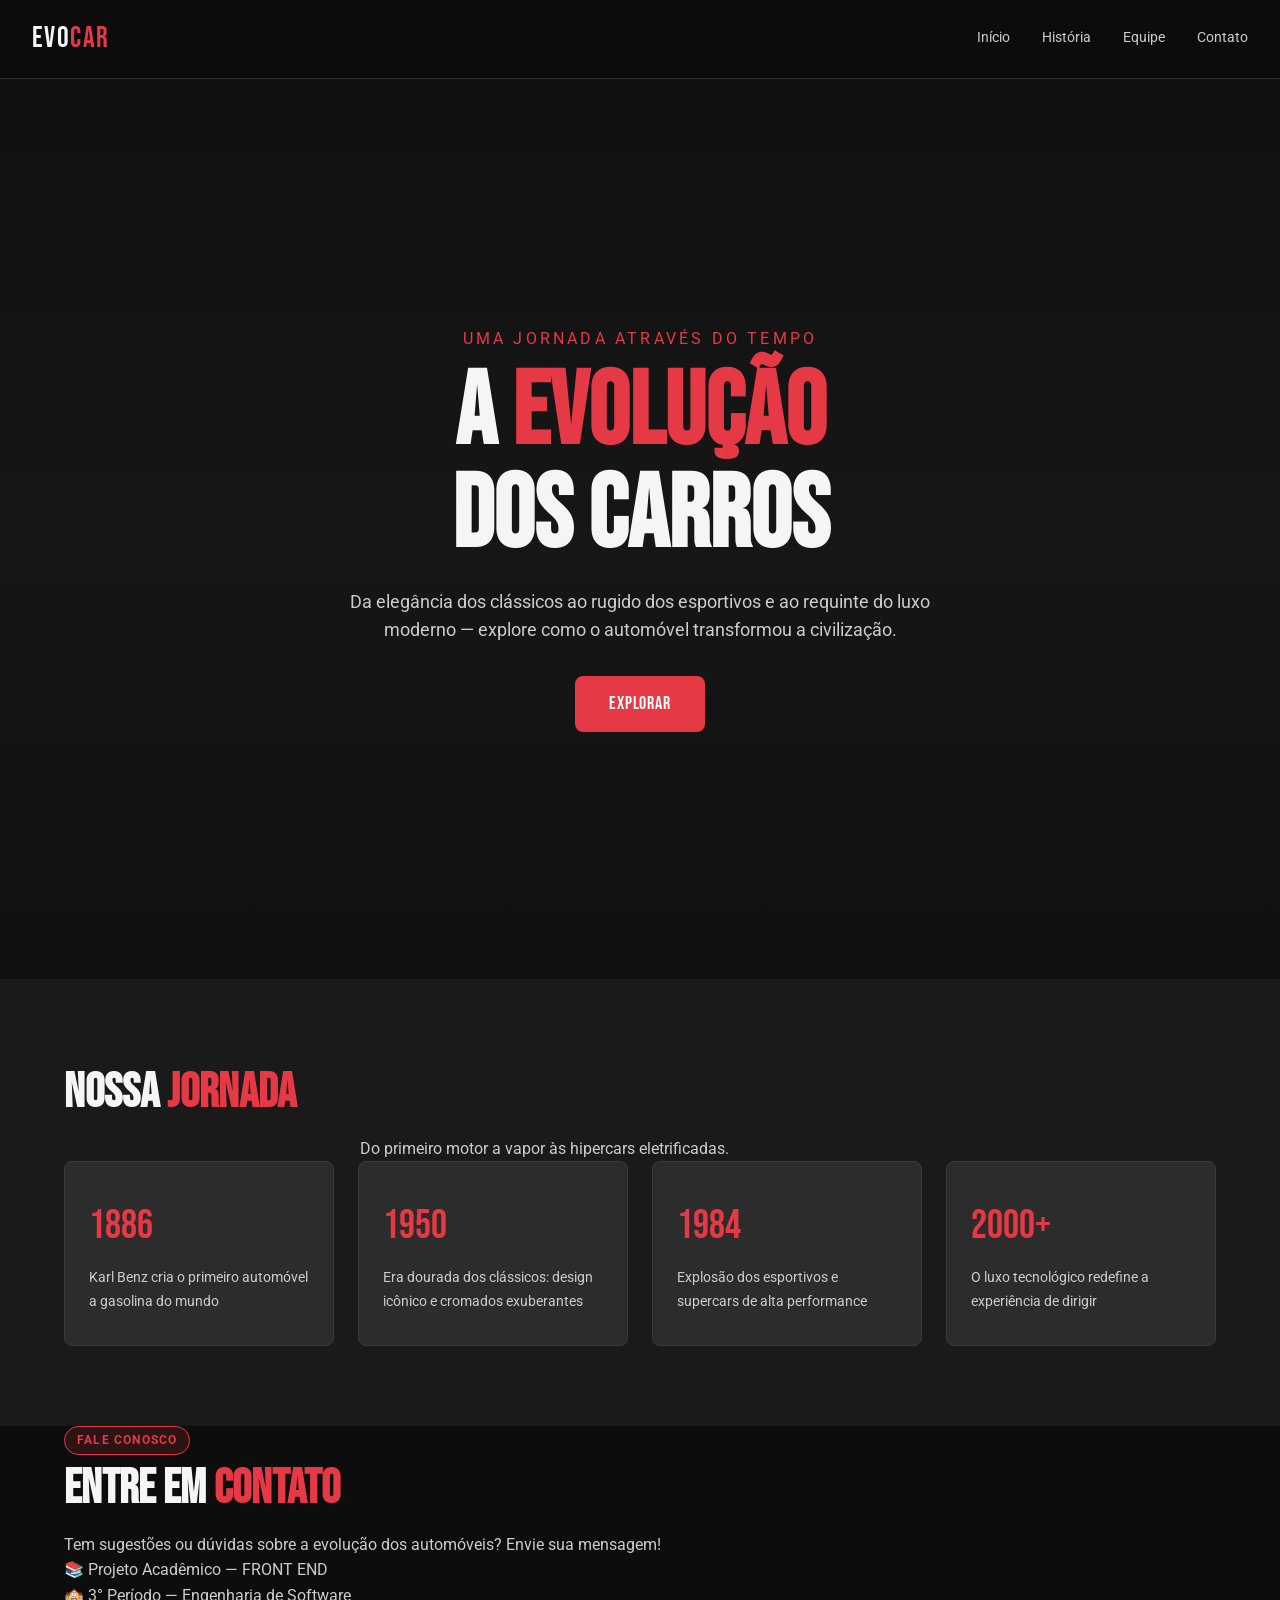
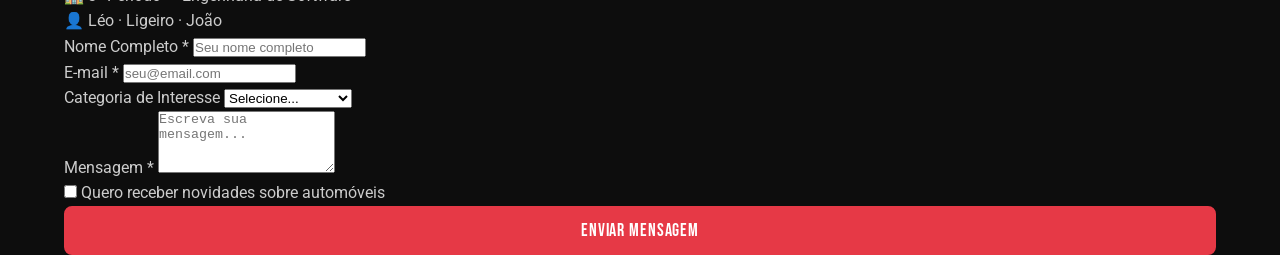
==== index.html @ 45f2290e "Testando inicio do codigo na branch joao" ====
﻿<!DOCTYPE html>
<html lang="pt-br">
<head>
    <meta charset="UTF-8">
    <meta name="viewport" content="width=device-width, initial-scale=1.0">
    <title>EvoCar — A Evolução dos Carros</title>
    <link href="https://fonts.googleapis.com/css2?family=Bebas+Neue&family=Roboto:wght@300;400;700&display=swap" rel="stylesheet">
    <link rel="stylesheet" href="style.css">
</head>
<body>
   <header class="navbar">
        <a href="index.html" class="logo">Evo<span>Car</span></a>
        <nav>
            <a href="#hero">Início</a>
            <a href="#timeline">História</a>
            <a href="#equipe">Equipe</a>
            <a href="#contato">Contato</a>
        </nav>
    </header>

    <section class="hero" id="hero">
        <div class="hero-content">
            <p class="hero-subtitulo">Uma jornada através do tempo</p>
            <h1 class="hero-titulo">A <span>Evolução</span><br>dos Carros</h1>
            <p class="hero-desc">
                Da elegância dos clássicos ao rugido dos esportivos e ao requinte do luxo moderno —
                explore como o automóvel transformou a civilização.
            </p>
            <a href="#equipe" class="btn btn-primary">Explorar</a>
        </div>
    </section>

    


    <section class="timeline" id="timeline">
        <div class="container">
            <h2 class="titulo-secao">Nossa <span>Jornada</span></h2>
            <p class="subtitulo-secao">Do primeiro motor a vapor às hipercars eletrificadas.</p>

            <div class="timeline-grid">
                <div class="timeline-card">
                    <div class="timeline-ano">1886</div>
                    <p>Karl Benz cria o primeiro automóvel a gasolina do mundo</p>
                </div>
                <div class="timeline-card">
                    <div class="timeline-ano">1950</div>
                    <p>Era dourada dos clássicos: design icônico e cromados exuberantes</p>
                </div>
                <div class="timeline-card">
                    <div class="timeline-ano">1984</div>
                    <p>Explosão dos esportivos e supercars de alta performance</p>
                </div>
                <div class="timeline-card">
                    <div class="timeline-ano">2000+</div>
                    <p>O luxo tecnológico redefine a experiência de dirigir</p>
                </div>
            </div>
        </div>
    </section>

    <!--  Luiz faz a parte da equipe / Navegação para páginas individuais -->

   

    <!-- Joao  fasz Formulário de Contato + Footer(rodapé) -->
   <section class="contato" id="contato">
        <div class="container">
            <div class="contato-grid">

                <div class="contato-info">
                    <span class="tag">Fale Conosco</span>
                    <h2 class="titulo-secao">Entre em <span>Contato</span></h2>
                    <p>Tem sugestões ou dúvidas sobre a evolução dos automóveis? Envie sua mensagem!</p>
                    <ul class="contato-lista">
                        <li>📚 Projeto Acadêmico — FRONT END</li>
                        <li>🏫 3° Período — Engenharia de Software</li>
                        <li>👤 Léo · Ligeiro · João</li>
                    </ul>
                </div>

                <form class="form" action="#" method="get">
                    <div class="form-grupo">
                        <label for="nome">Nome Completo *</label>
                        <input type="text" id="nome" name="nome" placeholder="Seu nome completo" required>
                    </div>
                    <div class="form-grupo">
                        <label for="email">E-mail *</label>
                        <input type="email" id="email" name="email" placeholder="seu@email.com" required>
                    </div>
                    <div class="form-grupo">
                        <label for="interesse">Categoria de Interesse</label>
                        <select id="interesse" name="interesse">
                            <option value="">Selecione...</option>
                            <option value="classicos">Carros Clássicos</option>
                            <option value="esportivos">Carros Esportivos</option>
                            <option value="luxo">Carros de Luxo</option>
                        </select>
                    </div>
                    <div class="form-grupo">
                        <label for="mensagem">Mensagem *</label>
                        <textarea id="mensagem" name="mensagem" rows="4" placeholder="Escreva sua mensagem..." required></textarea>
                    </div>
                    <div class="form-grupo form-check">
                        <input type="checkbox" id="newsletter" name="newsletter">
                        <label for="newsletter">Quero receber novidades sobre automóveis</label>
                    </div>
                    <button type="submit" class="btn btn-primary btn-full">Enviar Mensagem</button>
                </form>

            </div>
        </div>
    </section>

</body>
</html>
---- style.css ----
﻿/* ================================================================
 
   ORGANIZAÇÃO:
   1. BASE / COMPARTILHADO  — variáveis, reset, animações, helpers
   2. LÉO                   — navbar, hero, timeline
   3. LIGEIRO               — equipe (index), sobre e galeria (páginas)
   4. JOÃO                  — contato, formulário, footer
   5. RESPONSIVIDADE
   ================================================================ */

:root {
    --vermelho:     #e63946;
    --dourado:      #d4af37;
    --preto:        #0d0d0d;
    --cinza-escuro: #1a1a1a;
    --cinza-medio:  #2c2c2c;
    --cinza-claro:  #3a3a3a;
    --branco:       #f5f5f5;
    --texto:        #cccccc;

    --fonte-titulo: 'Bebas Neue', cursive;
    --fonte-corpo:  'Roboto', sans-serif;

    --raio:         8px;
    --sombra:       0 4px 20px rgba(0,0,0,.5);
    --transicao:    0.3s ease;
}


*, *::before, *::after {
    margin: 0;
    padding: 0;
    box-sizing: border-box;
}

html { scroll-behavior: smooth; }

body {
    font-family: var(--fonte-corpo);
    background: var(--preto);
    color: var(--texto);
    line-height: 1.6;
}

a {
    color: inherit;
    text-decoration: none;
}

ul { list-style: none; }

img {
    width: 100%;
    height: 100%;
    object-fit: cover;
    display: block;
}

/* ANIMAÇÕES (4 obrigatórias) */

/* Animação #1 */
@keyframes fadeDown {
    from { opacity: 0; transform: translateY(-40px); }
    to   { opacity: 1; transform: translateY(0); }
}

/* Animação #2 */
@keyframes fadeUp {
    from { opacity: 0; transform: translateY(40px); }
    to   { opacity: 1; transform: translateY(0); }
}

/* Animação #3 */
@keyframes zoomCard {
    from { transform: scale(1); }
    to   { transform: scale(1.08); }
}

/* Animação #4 */
@keyframes pulseBorda {
    0%   { box-shadow: 0 0 0 0 rgba(230,57,70,.5); }
    70%  { box-shadow: 0 0 0 10px rgba(230,57,70,0); }
    100% { box-shadow: 0 0 0 0 rgba(230,57,70,0); }
}

.container {
    max-width: 1200px;
    margin: 0 auto;
    padding: 0 24px;
}

.titulo-secao {
    font-family: var(--fonte-titulo);
    font-size: clamp(2rem, 4vw, 3rem);
    line-height: 1.1;
    color: var(--branco);
    margin: 8px 0 16px;
}
.titulo-secao span { color: var(--vermelho); }

.subtitulo-secao {
    color: var(--texto);
    font-size: 1rem;
    max-width: 560px;
    margin: 0 auto;
}

.secao-header {
    text-align: center;
    margin-bottom: 48px;
}

.texto-gold { color: var(--dourado) !important; }

/* Tags */
.tag {
    display: inline-block;
    font-size: .75rem;
    font-weight: 700;
    letter-spacing: .1em;
    text-transform: uppercase;
    padding: 4px 12px;
    border-radius: 99px;
    background: rgba(230,57,70,.15);
    color: var(--vermelho);
    border: 1px solid var(--vermelho);
}
.tag-vermelho {
    background: rgba(230,57,70,.15);
    color: var(--vermelho);
    border-color: var(--vermelho);
}
.tag-gold {
    background: rgba(212,175,55,.15);
    color: var(--dourado);
    border-color: var(--dourado);
}


.btn {
    display: inline-block;
    padding: 12px 32px;
    border-radius: var(--raio);
    font-family: var(--fonte-titulo);
    font-size: 1.1rem;
    letter-spacing: .05em;
    cursor: pointer;
    border: 2px solid transparent;
    transition: transform var(--transicao), background var(--transicao), color var(--transicao);
}
.btn:hover { transform: translateY(-3px); }

.btn-primary {
    background: var(--vermelho);
    color: #fff;
    border-color: var(--vermelho);
}
.btn-primary:hover { background: #c62836; border-color: #c62836; }

.btn-outline {
    background: transparent;
    color: var(--vermelho);
    border-color: var(--vermelho);
}
.btn-outline:hover { background: var(--vermelho); color: #fff; }

.btn-gold {
    background: var(--dourado);
    color: var(--preto);
    border-color: var(--dourado);
}
.btn-gold:hover { background: #b8972e; border-color: #b8972e; }

.btn-full { width: 100%; text-align: center; display: block; }

/*    Seções leo: Navbar, Hero, Timeline (index.html) */

.navbar {
    position: sticky;
    top: 0;
    z-index: 100;
    display: flex;
    align-items: center;
    justify-content: space-between;
    padding: 16px 32px;
    background: rgba(13,13,13,.95);
    backdrop-filter: blur(8px);
    border-bottom: 1px solid var(--cinza-medio);
}

.logo {
    font-family: var(--fonte-titulo);
    font-size: 1.8rem;
    letter-spacing: .05em;
    color: var(--branco);
}
.logo span { color: var(--vermelho); }

.navbar nav {
    display: flex;
    gap: 32px;
}
.navbar nav a {
    font-size: .9rem;
    font-weight: 400;
    color: var(--texto);
    position: relative;
    padding-bottom: 4px;
    transition: color var(--transicao);
}
.navbar nav a::after {
    content: '';
    position: absolute;
    bottom: 0;
    left: 0;
    width: 0;
    height: 2px;
    background: var(--vermelho);
    transition: width var(--transicao);
}
.navbar nav a:hover { color: var(--branco); }
.navbar nav a:hover::after { width: 100%; }


.hero {
    min-height: 100vh;
    display: flex;
    align-items: center;
    justify-content: center;
    text-align: center;
    padding: 80px 24px;
    position: relative;
    background: var(--cinza-escuro);
    overflow: hidden;
}

/* Overlay gradiente */
.hero::before {
    content: '';
    position: absolute;
    inset: 0;
    background: linear-gradient(to bottom, rgba(13,13,13,.7) 0%, rgba(13,13,13,.3) 50%, rgba(13,13,13,.7) 100%);
    pointer-events: none;
}

/* Variantes de cor por página */
.hero-classico  { background: linear-gradient(135deg, #1a1a1a 0%, #2c1810 100%); }
.hero-esportivo { background: linear-gradient(135deg, #1a0000 0%, #2c0a0a 100%); }
.hero-luxo      { background: linear-gradient(135deg, #1a1500 0%, #2c2000 100%); }

.hero-content {
    position: relative;
    z-index: 1;
    max-width: 800px;
}

.hero-subtitulo {
    font-size: 1rem;
    letter-spacing: .2em;
    text-transform: uppercase;
    color: var(--vermelho);
    /* Animação #2 */
    animation: fadeUp .8s ease both;
    animation-delay: .1s;
}

.hero-titulo {
    font-family: var(--fonte-titulo);
    font-size: clamp(3.5rem, 8vw, 7rem);
    line-height: 1;
    color: var(--branco);
    margin: 12px 0 20px;
    /* Animação #1 */
    animation: fadeDown 1s ease both;
    animation-delay: .2s;
}
.hero-titulo span { color: var(--vermelho); }

.hero-desc {
    font-size: 1.1rem;
    color: var(--texto);
    max-width: 580px;
    margin: 0 auto 32px;
    animation: fadeUp .8s ease both;
    animation-delay: .4s;
}

.hero-btns {
    display: flex;
    gap: 16px;
    justify-content: center;
    flex-wrap: wrap;
    animation: fadeUp .8s ease both;
    animation-delay: .5s;
}


.timeline {
    padding: 80px 0;
    background: var(--cinza-escuro);
}

.timeline-grid {
    display: grid;
    grid-template-columns: repeat(4, 1fr);
    gap: 24px;
}

.timeline-card {
    background: var(--cinza-medio);
    border-radius: var(--raio);
    padding: 32px 24px;
    border: 1px solid var(--cinza-claro);
    transition: transform var(--transicao), border-color var(--transicao);
    cursor: default;
}
.timeline-card:hover {
    transform: translateY(-6px);
    border-color: var(--vermelho);
    /* Animação #4 */
    animation: pulseBorda .6s ease;
}

.timeline-ano {
    font-family: var(--fonte-titulo);
    font-size: 2.5rem;
    color: var(--vermelho);
    display: block;
    margin-bottom: 8px;
}
.timeline-card h3 {
    font-family: var(--fonte-titulo);
    font-size: 1.3rem;
    color: var(--branco);
    margin-bottom: 8px;
}
.timeline-card p { font-size: .9rem; }



/*    5. RESPONSIVIDADE */

/* Tablet grande / desktop médio */
@media (max-width: 1024px) {
    .timeline-grid {
        grid-template-columns: repeat(2, 1fr);
    }
    .cards-grid {
        grid-template-columns: repeat(2, 1fr);
    }
}

/* Tablet */
@media (max-width: 768px) {
    .navbar {
        padding: 14px 20px;
    }
    .navbar nav {
        gap: 20px;
    }
    .navbar nav a {
        font-size: .8rem;
    }

    .hero-titulo { font-size: clamp(3rem, 10vw, 5rem); }

    .timeline-grid {
        grid-template-columns: repeat(2, 1fr);
    }

    .equipe-flex {
        flex-direction: column;
        align-items: center;
    }
    .equipe-card {
        max-width: 100%;
        width: 100%;
    }
    .equipe-card-destaque { transform: scale(1); }

    .sobre-flex {
        flex-direction: column;
    }
    .sobre-img { width: 100%; }

    .cards-grid {
        grid-template-columns: 1fr;
    }

    .contato-grid {
        grid-template-columns: 1fr;
    }

    .footer-colunas {
        flex-direction: column;
        gap: 32px;
    }
}

/* Mobile */
@media (max-width: 480px) {
    .navbar {
        flex-direction: column;
        gap: 12px;
        padding: 12px 16px;
    }
    .navbar nav { gap: 16px; }

    .hero { padding: 60px 16px; }
    .hero-titulo { font-size: clamp(2.5rem, 14vw, 4rem); }
    .hero-btns { flex-direction: column; align-items: center; }

    .timeline-grid {
        grid-template-columns: 1fr;
    }

    .contato-grid { gap: 32px; }

    .container { padding: 0 16px; }
}
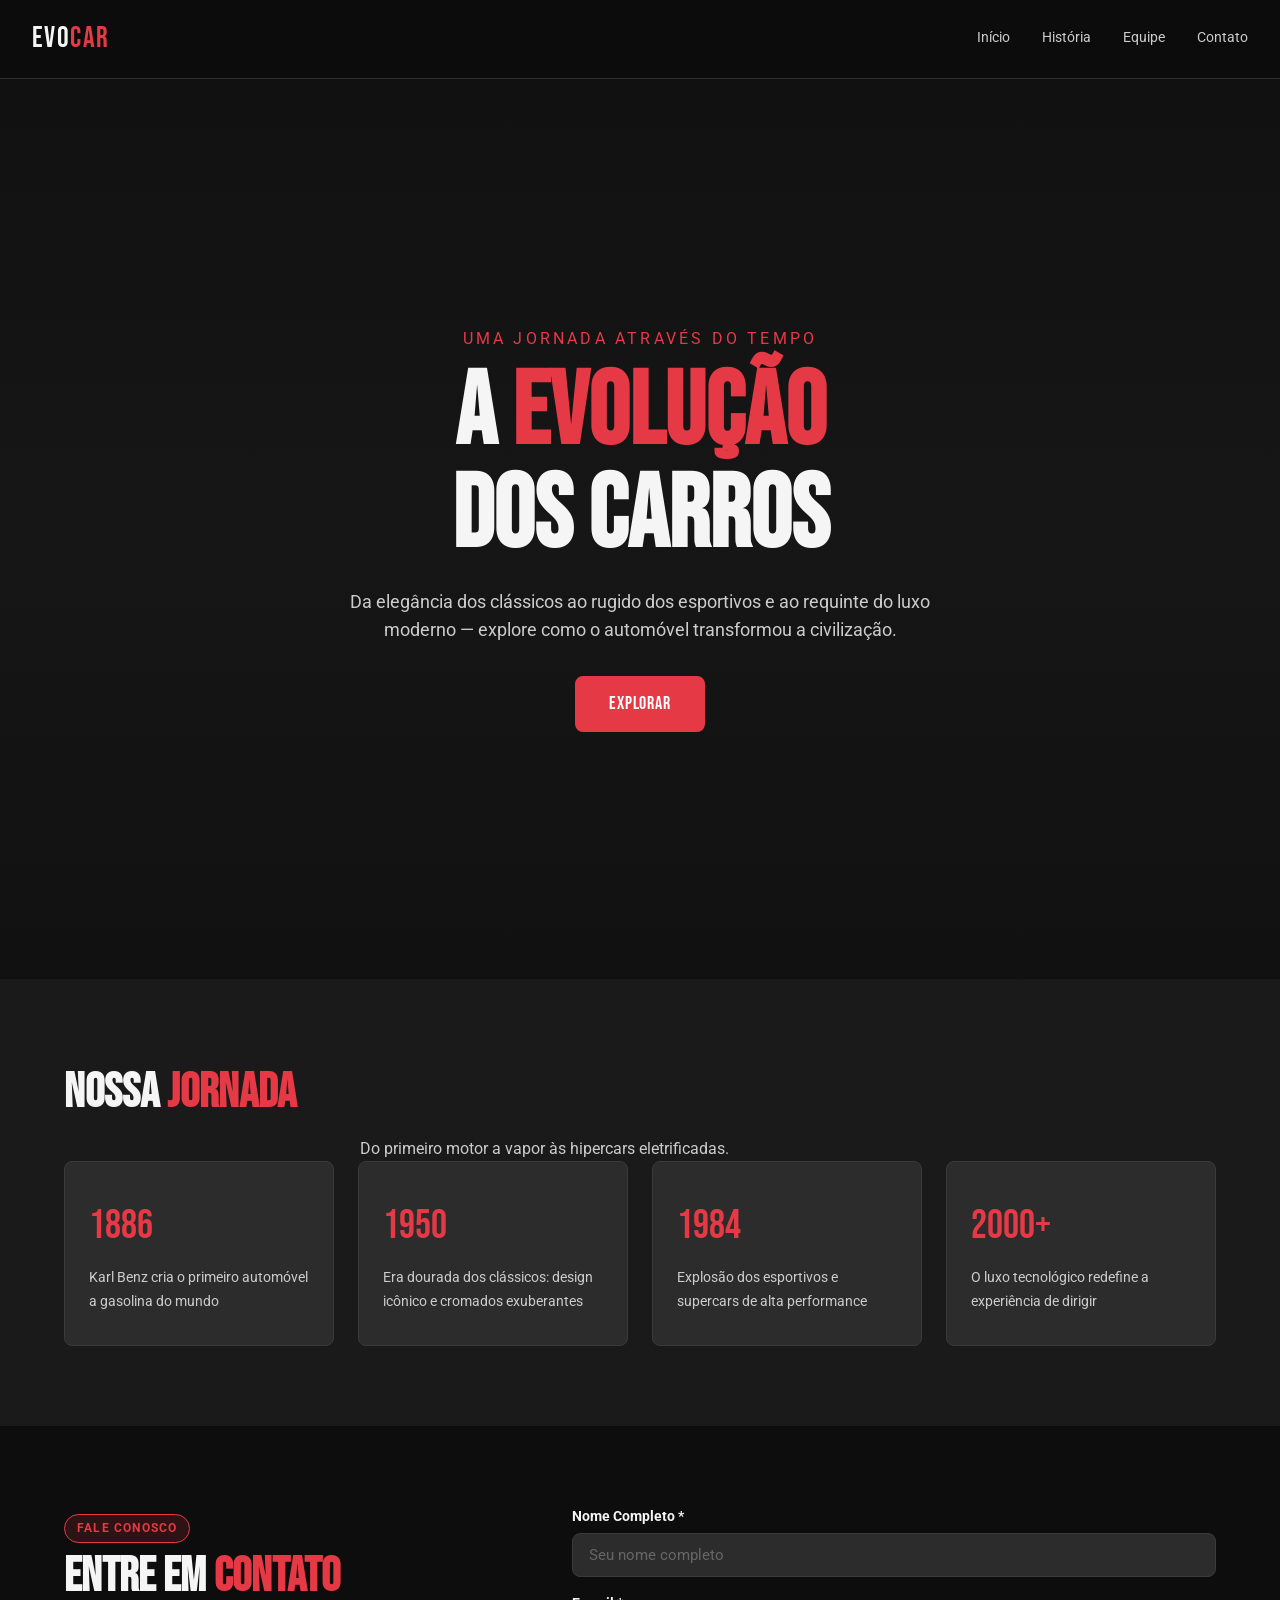
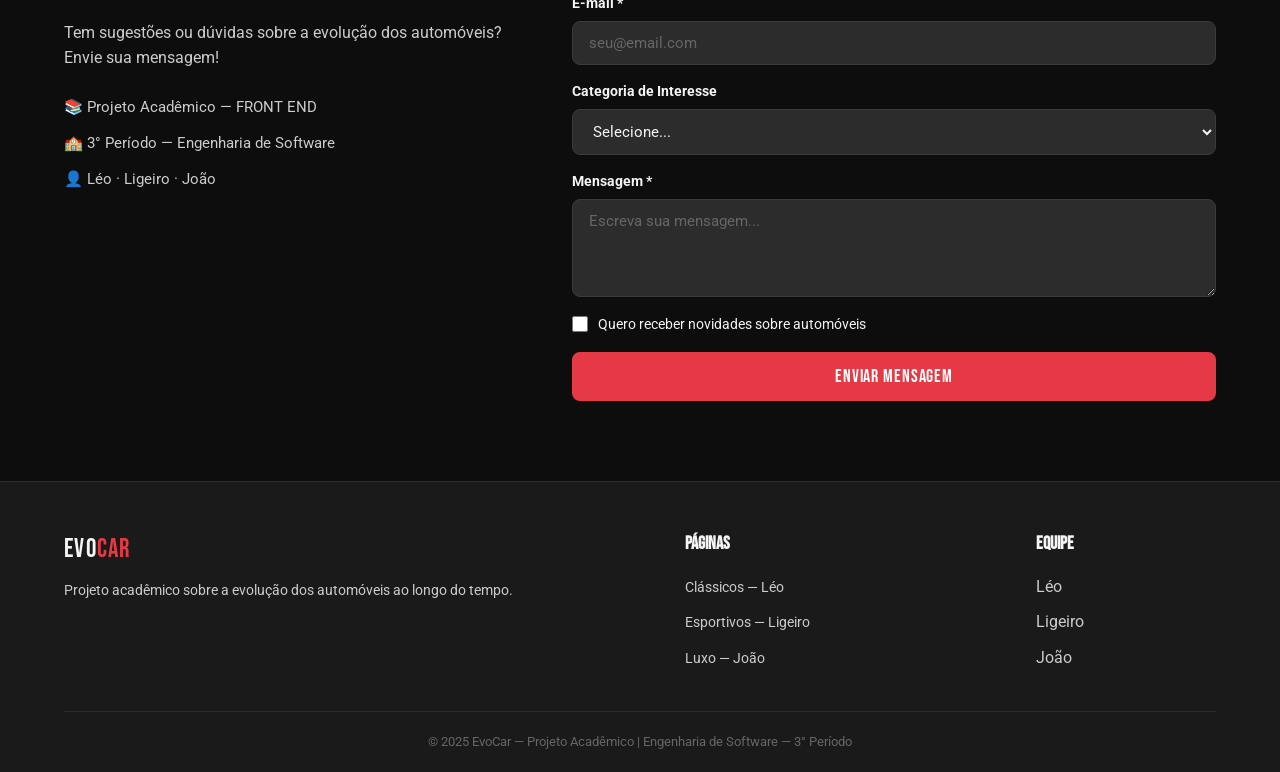
==== commit f0bc4b10: "termiando index e css" ====
--- a/index.html
+++ b/index.html
@@ -1,14 +1,17 @@
 ﻿<!DOCTYPE html>
 <html lang="pt-br">
+
 <head>
     <meta charset="UTF-8">
     <meta name="viewport" content="width=device-width, initial-scale=1.0">
     <title>EvoCar — A Evolução dos Carros</title>
-    <link href="https://fonts.googleapis.com/css2?family=Bebas+Neue&family=Roboto:wght@300;400;700&display=swap" rel="stylesheet">
+    <link href="https://fonts.googleapis.com/css2?family=Bebas+Neue&family=Roboto:wght@300;400;700&display=swap"
+        rel="stylesheet">
     <link rel="stylesheet" href="style.css">
 </head>
+
 <body>
-   <header class="navbar">
+    <header class="navbar">
         <a href="index.html" class="logo">Evo<span>Car</span></a>
         <nav>
             <a href="#hero">Início</a>
@@ -30,7 +33,7 @@
         </div>
     </section>
 
-    
+
 
 
     <section class="timeline" id="timeline">
@@ -61,10 +64,10 @@
 
     <!--  Luiz faz a parte da equipe / Navegação para páginas individuais -->
 
-   
+
 
     <!-- Joao  fasz Formulário de Contato + Footer(rodapé) -->
-   <section class="contato" id="contato">
+    <section class="contato" id="contato">
         <div class="container">
             <div class="contato-grid">
 
@@ -99,7 +102,8 @@
                     </div>
                     <div class="form-grupo">
                         <label for="mensagem">Mensagem *</label>
-                        <textarea id="mensagem" name="mensagem" rows="4" placeholder="Escreva sua mensagem..." required></textarea>
+                        <textarea id="mensagem" name="mensagem" rows="4" placeholder="Escreva sua mensagem..."
+                            required></textarea>
                     </div>
                     <div class="form-grupo form-check">
                         <input type="checkbox" id="newsletter" name="newsletter">
@@ -112,5 +116,33 @@
         </div>
     </section>
 
+    <footer class="footer">
+        <div class="container">
+            <div class="footer-colunas">
+                <div>
+                    <a href="index.html" class="logo">Evo<span>Car</span></a>
+                    <p>Projeto acadêmico sobre a evolução dos automóveis ao longo do tempo.</p>
+                </div>
+                <div>
+                    <h4>Páginas</h4>
+                    <ul>
+                        <li><a href="leo.html">Clássicos — Léo</a></li>
+                        <li><a href="ligeiro.html">Esportivos — Ligeiro</a></li>
+                        <li><a href="joao.html">Luxo — João</a></li>
+                    </ul>
+                </div>
+                <div>
+                    <h4>Equipe</h4>
+                    <ul>
+                        <li>Léo</li>
+                        <li>Ligeiro</li>
+                        <li>João</li>
+                    </ul>
+                </div>
+            </div>
+            <p class="footer-base">&copy; 2025 EvoCar — Projeto Acadêmico | Engenharia de Software — 3° Período</p>
+        </div>
+    </footer>
+
 </body>
 </html>
--- a/style.css
+++ b/style.css
@@ -336,7 +336,115 @@
 }
 .timeline-card p { font-size: .9rem; }
 
-
+/*  4. JOÃO — contato, formulário, footer*/
+
+.contato {
+    padding: 80px 0;
+    background: var(--preto);
+}
+
+.contato-grid {
+    display: grid;
+    grid-template-columns: 1fr 1.4fr;
+    gap: 48px;
+    align-items: start;
+}
+
+.contato-info { padding-top: 8px; }
+.contato-info p { margin: 16px 0 24px; }
+
+.contato-lista {
+    display: flex;
+    flex-direction: column;
+    gap: 12px;
+}
+.contato-lista li { font-size: .95rem; }
+
+/* Formulário */
+.form {
+    display: flex;
+    flex-direction: column;
+    gap: 16px;
+}
+
+.form-grupo {
+    display: flex;
+    flex-direction: column;
+    gap: 6px;
+}
+.form-grupo label {
+    font-size: .85rem;
+    color: var(--branco);
+    font-weight: 700;
+}
+.form-grupo input,
+.form-grupo select,
+.form-grupo textarea {
+    background: var(--cinza-medio);
+    border: 1px solid var(--cinza-claro);
+    border-radius: var(--raio);
+    padding: 12px 16px;
+    color: var(--branco);
+    font-family: var(--fonte-corpo);
+    font-size: .95rem;
+    transition: border-color var(--transicao);
+    appearance: auto;
+}
+.form-grupo input:focus,
+.form-grupo select:focus,
+.form-grupo textarea:focus {
+    outline: none;
+    border-color: var(--vermelho);
+}
+.form-grupo input::placeholder,
+.form-grupo textarea::placeholder { color: #666; }
+
+/* Checkbox */
+.form-check {
+    flex-direction: row;
+    align-items: center;
+    gap: 10px;
+}
+.form-check input { width: 16px; height: 16px; cursor: pointer; }
+.form-check label { font-weight: 400; font-size: .9rem; cursor: pointer; }
+
+
+.footer {
+    background: var(--cinza-escuro);
+    padding: 48px 0 0;
+    border-top: 1px solid var(--cinza-medio);
+}
+
+.footer-colunas {
+    display: flex;
+    gap: 48px;
+    flex-wrap: wrap;
+    justify-content: space-between;
+    margin-bottom: 40px;
+}
+.footer-colunas > div { min-width: 180px; }
+.footer-colunas .logo { font-size: 1.6rem; }
+.footer-colunas p { margin-top: 8px; font-size: .9rem; }
+.footer-colunas h4 {
+    font-family: var(--fonte-titulo);
+    font-size: 1.1rem;
+    color: var(--branco);
+    margin-bottom: 16px;
+}
+.footer-colunas ul { display: flex; flex-direction: column; gap: 10px; }
+.footer-colunas ul a {
+    font-size: .9rem;
+    transition: color var(--transicao);
+}
+.footer-colunas ul a:hover { color: var(--vermelho); }
+
+.footer-base {
+    border-top: 1px solid var(--cinza-medio);
+    text-align: center;
+    padding: 20px 0;
+    font-size: .8rem;
+    color: #666;
+}
 
 /*    5. RESPONSIVIDADE */
 
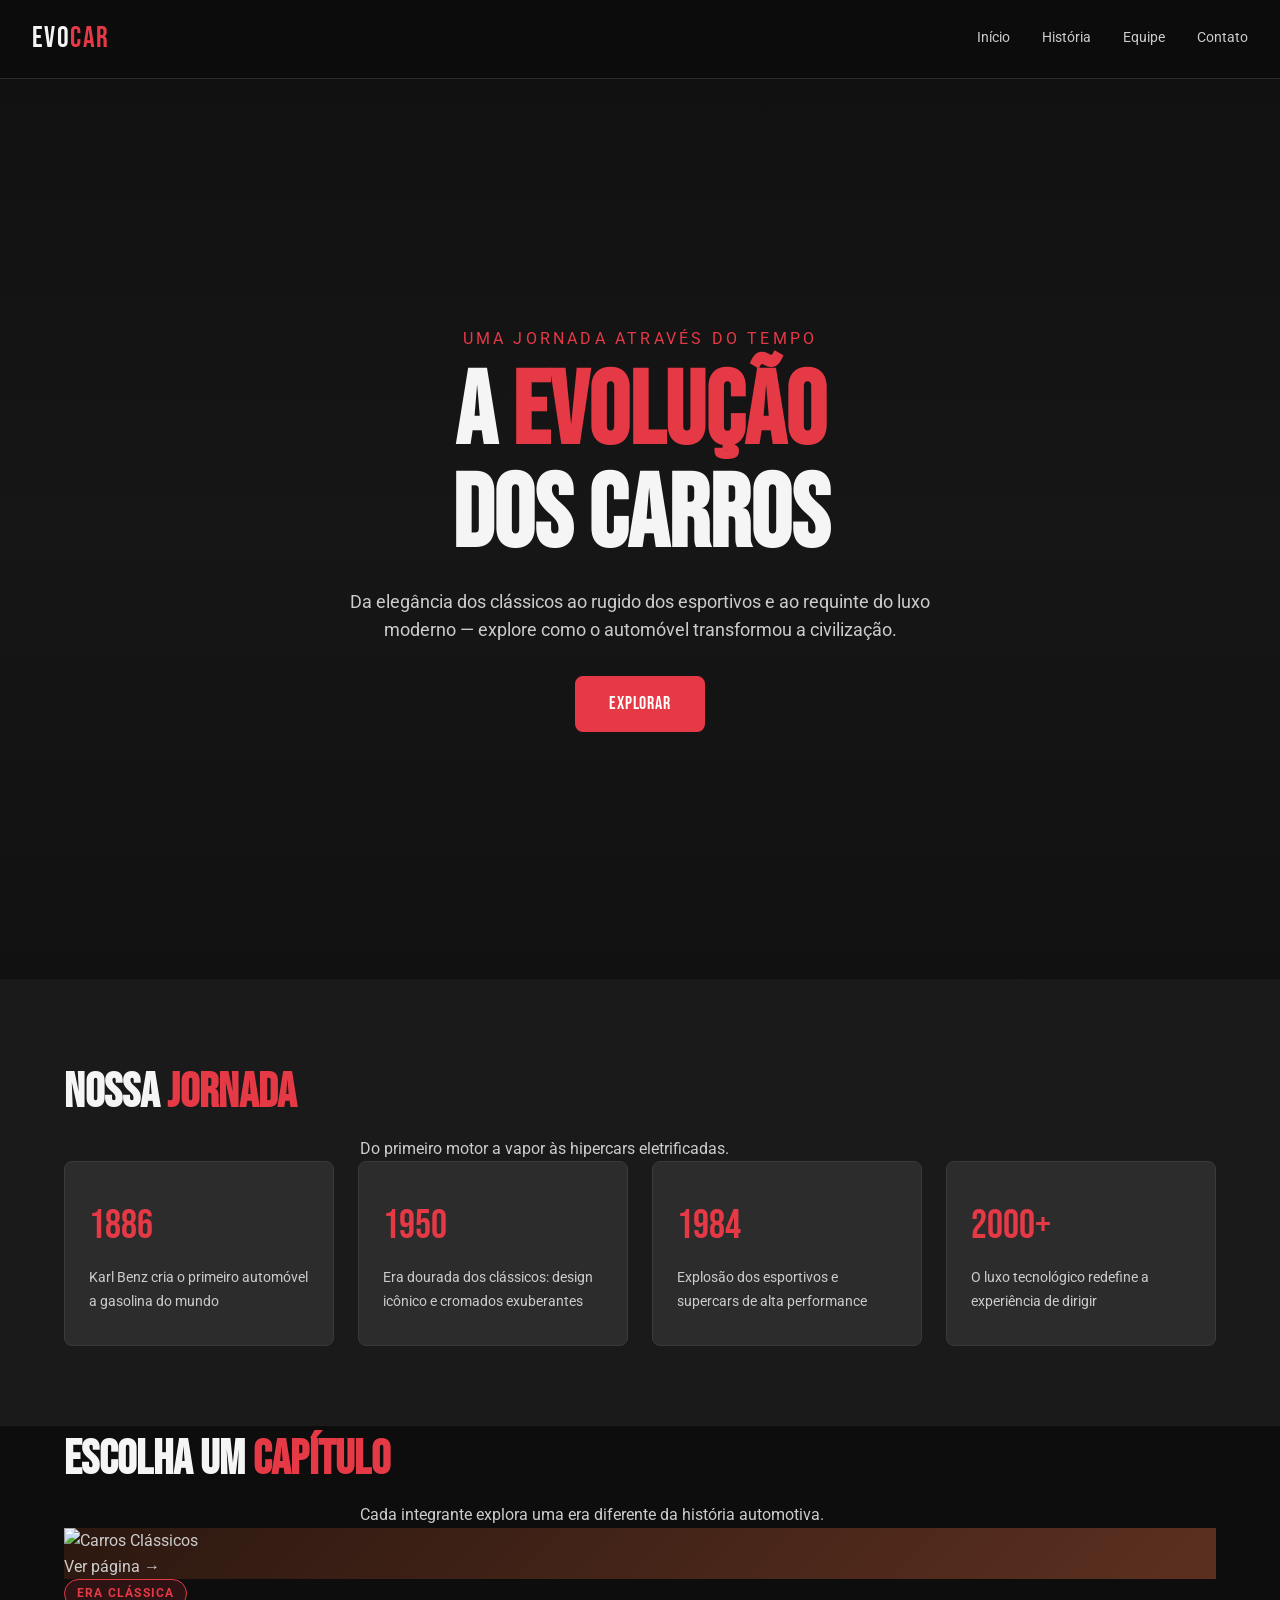
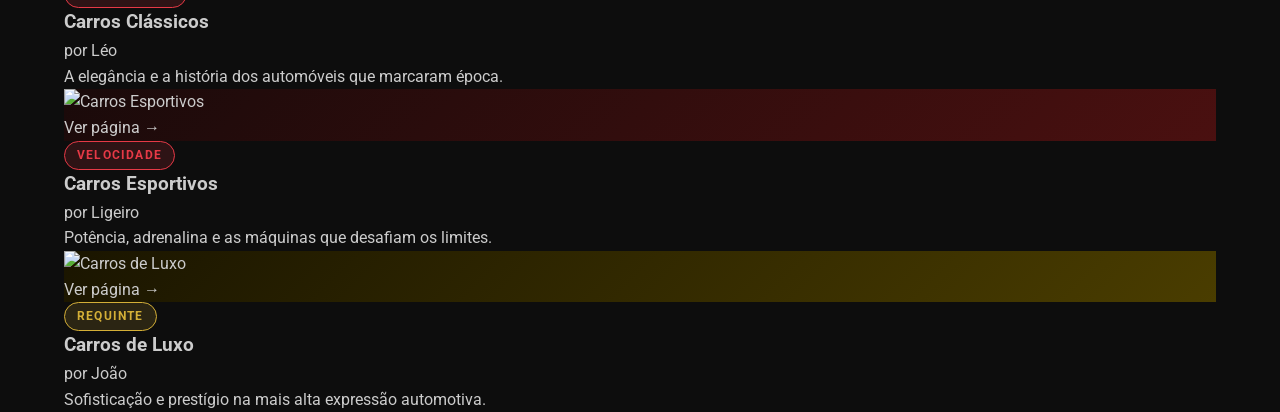
==== commit 3b77bc5c: "Crie a parte da navegação entre paginas falta testar algumas coisas e o começo de minha pagina" ====
--- a/index.html
+++ b/index.html
@@ -1,17 +1,14 @@
 ﻿<!DOCTYPE html>
 <html lang="pt-br">
-
 <head>
     <meta charset="UTF-8">
     <meta name="viewport" content="width=device-width, initial-scale=1.0">
     <title>EvoCar — A Evolução dos Carros</title>
-    <link href="https://fonts.googleapis.com/css2?family=Bebas+Neue&family=Roboto:wght@300;400;700&display=swap"
-        rel="stylesheet">
+    <link href="https://fonts.googleapis.com/css2?family=Bebas+Neue&family=Roboto:wght@300;400;700&display=swap" rel="stylesheet">
     <link rel="stylesheet" href="style.css">
 </head>
-
 <body>
-    <header class="navbar">
+   <header class="navbar">
         <a href="index.html" class="logo">Evo<span>Car</span></a>
         <nav>
             <a href="#hero">Início</a>
@@ -33,7 +30,7 @@
         </div>
     </section>
 
-
+    
 
 
     <section class="timeline" id="timeline">
@@ -63,86 +60,67 @@
     </section>
 
     <!--  Luiz faz a parte da equipe / Navegação para páginas individuais -->
+      <section class="equipe" id="equipe">
+        <div class="container">
+            <h2 class="titulo-secao">Escolha um <span>Capítulo</span></h2>
+            <p class="subtitulo-secao">Cada integrante explora uma era diferente da história automotiva.</p>
 
+            <div class="equipe-flex">
 
+                <a href="leo.html" class="equipe-card">
+                    <div class="equipe-card-img" style="background: linear-gradient(135deg, #2c1810, #5c3020);">
+                        <img src="images/leo/classico1.jpg" alt="Carros Clássicos">
+                        <div class="equipe-overlay">
+                            <span>Ver página →</span>
+                        </div>
+                    </div>
+                    <div class="equipe-card-corpo">
+                        <span class="tag">Era Clássica</span>
+                        <h3>Carros Clássicos</h3>
+                        <p>por Léo</p>
+                        <p class="desc">A elegância e a história dos automóveis que marcaram época.</p>
+                    </div>
+                </a>
 
-    <!-- Joao  fasz Formulário de Contato + Footer(rodapé) -->
-    <section class="contato" id="contato">
-        <div class="container">
-            <div class="contato-grid">
+                <a href="esportivos.html" class="equipe-card equipe-card-destaque">
+                    <div class="equipe-card-img" style="background: linear-gradient(135deg, #1a0a0a, #4a1010);">
+                        <img src="images/ligeiro/esportivo1.jpg" alt="Carros Esportivos">
+                        <div class="equipe-overlay">
+                            <span>Ver página →</span>
+                        </div>
+                    </div>
+                    <div class="equipe-card-corpo">
+                        <span class="tag tag-vermelho">Velocidade</span>
+                        <h3>Carros Esportivos</h3>
+                        <p>por Ligeiro</p>
+                        <p class="desc">Potência, adrenalina e as máquinas que desafiam os limites.</p>
+                    </div>
+                </a>
 
-                <div class="contato-info">
-                    <span class="tag">Fale Conosco</span>
-                    <h2 class="titulo-secao">Entre em <span>Contato</span></h2>
-                    <p>Tem sugestões ou dúvidas sobre a evolução dos automóveis? Envie sua mensagem!</p>
-                    <ul class="contato-lista">
-                        <li>📚 Projeto Acadêmico — FRONT END</li>
-                        <li>🏫 3° Período — Engenharia de Software</li>
-                        <li>👤 Léo · Ligeiro · João</li>
-                    </ul>
-                </div>
-
-                <form class="form" action="#" method="get">
-                    <div class="form-grupo">
-                        <label for="nome">Nome Completo *</label>
-                        <input type="text" id="nome" name="nome" placeholder="Seu nome completo" required>
+                <a href="joao.html" class="equipe-card">
+                    <div class="equipe-card-img" style="background: linear-gradient(135deg, #1a1500, #4a3d00);">
+                        <img src="images/joao/luxo1.jpg" alt="Carros de Luxo">
+                        <div class="equipe-overlay">
+                            <span>Ver página →</span>
+                        </div>
                     </div>
-                    <div class="form-grupo">
-                        <label for="email">E-mail *</label>
-                        <input type="email" id="email" name="email" placeholder="seu@email.com" required>
+                    <div class="equipe-card-corpo">
+                        <span class="tag tag-gold">Requinte</span>
+                        <h3>Carros de Luxo</h3>
+                        <p>por João</p>
+                        <p class="desc">Sofisticação e prestígio na mais alta expressão automotiva.</p>
                     </div>
-                    <div class="form-grupo">
-                        <label for="interesse">Categoria de Interesse</label>
-                        <select id="interesse" name="interesse">
-                            <option value="">Selecione...</option>
-                            <option value="classicos">Carros Clássicos</option>
-                            <option value="esportivos">Carros Esportivos</option>
-                            <option value="luxo">Carros de Luxo</option>
-                        </select>
-                    </div>
-                    <div class="form-grupo">
-                        <label for="mensagem">Mensagem *</label>
-                        <textarea id="mensagem" name="mensagem" rows="4" placeholder="Escreva sua mensagem..."
-                            required></textarea>
-                    </div>
-                    <div class="form-grupo form-check">
-                        <input type="checkbox" id="newsletter" name="newsletter">
-                        <label for="newsletter">Quero receber novidades sobre automóveis</label>
-                    </div>
-                    <button type="submit" class="btn btn-primary btn-full">Enviar Mensagem</button>
-                </form>
+                </a>
 
             </div>
         </div>
     </section>
+      
 
-    <footer class="footer">
-        <div class="container">
-            <div class="footer-colunas">
-                <div>
-                    <a href="index.html" class="logo">Evo<span>Car</span></a>
-                    <p>Projeto acadêmico sobre a evolução dos automóveis ao longo do tempo.</p>
-                </div>
-                <div>
-                    <h4>Páginas</h4>
-                    <ul>
-                        <li><a href="leo.html">Clássicos — Léo</a></li>
-                        <li><a href="ligeiro.html">Esportivos — Ligeiro</a></li>
-                        <li><a href="joao.html">Luxo — João</a></li>
-                    </ul>
-                </div>
-                <div>
-                    <h4>Equipe</h4>
-                    <ul>
-                        <li>Léo</li>
-                        <li>Ligeiro</li>
-                        <li>João</li>
-                    </ul>
-                </div>
-            </div>
-            <p class="footer-base">&copy; 2025 EvoCar — Projeto Acadêmico | Engenharia de Software — 3° Período</p>
-        </div>
-    </footer>
+   
+
+    <!-- Joao  fasz Formulário de Contato + Footer(rodapé) -->
+   
 
 </body>
 </html>
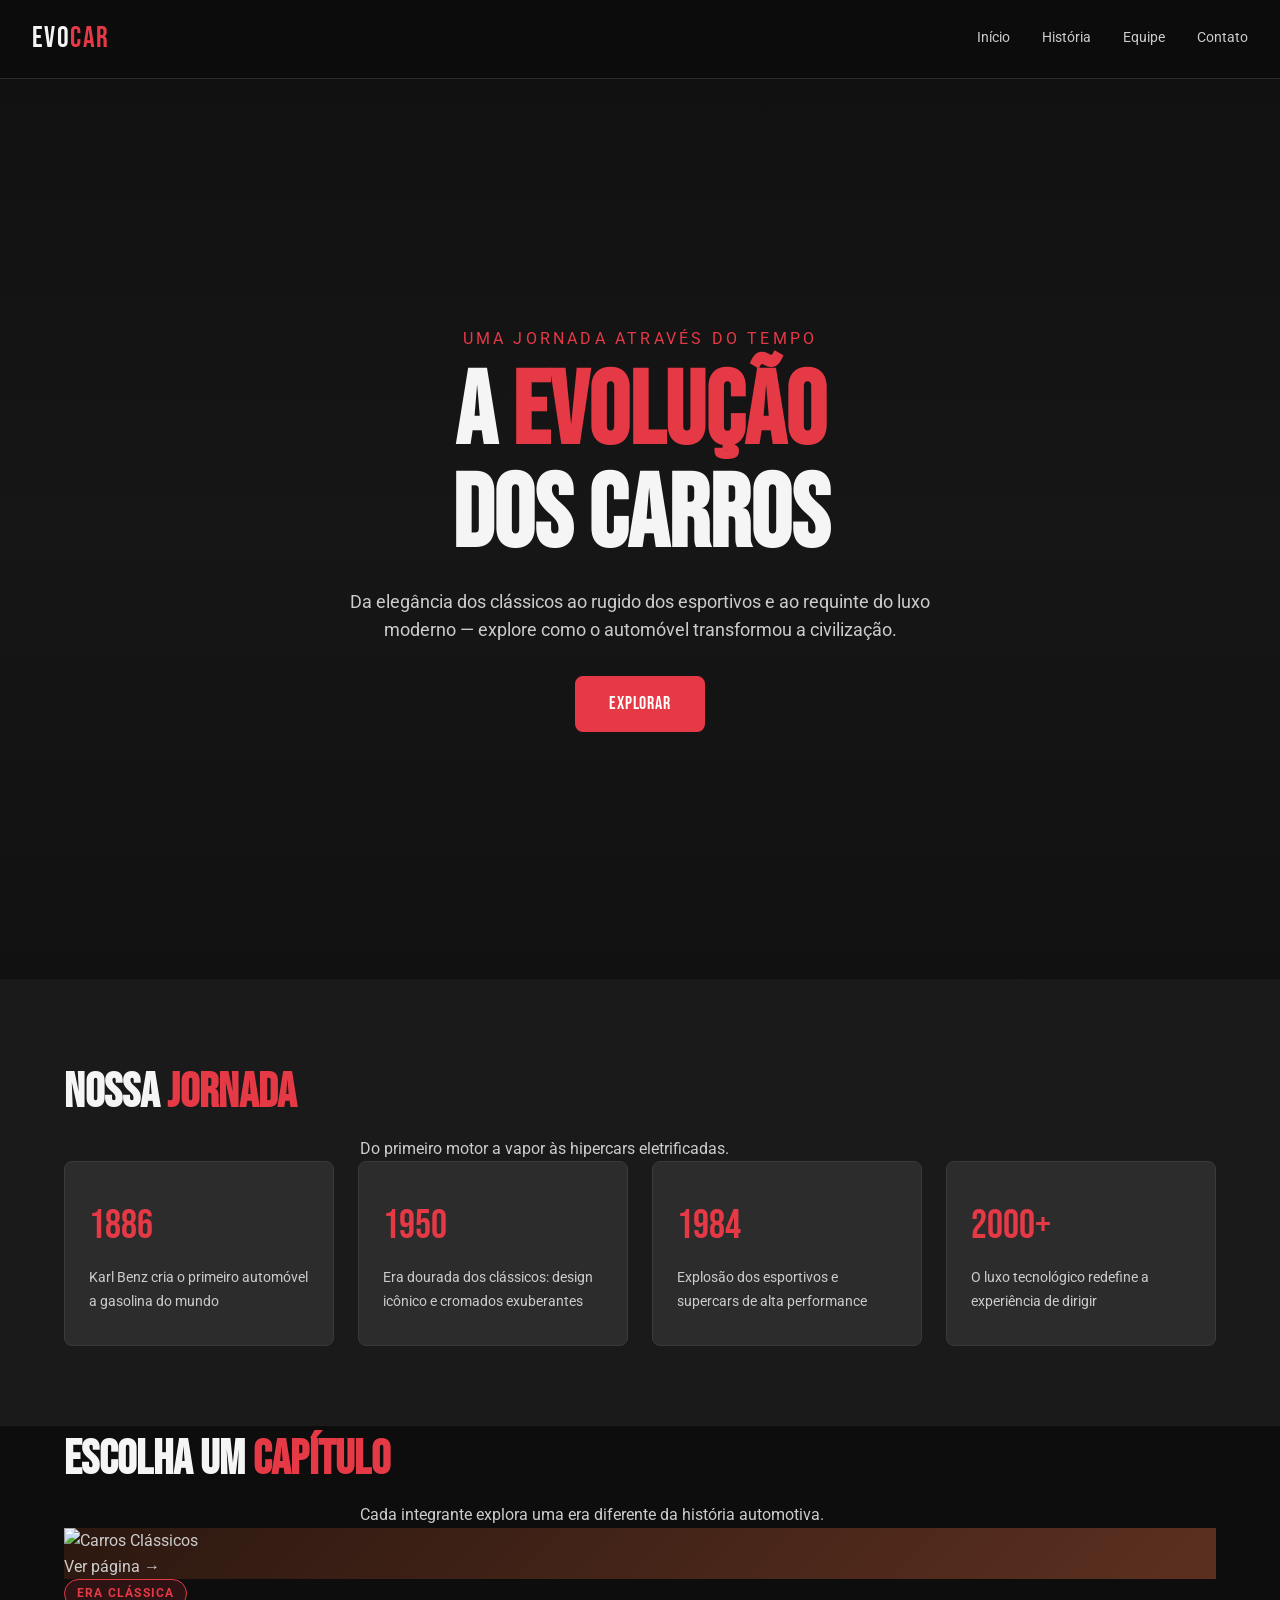
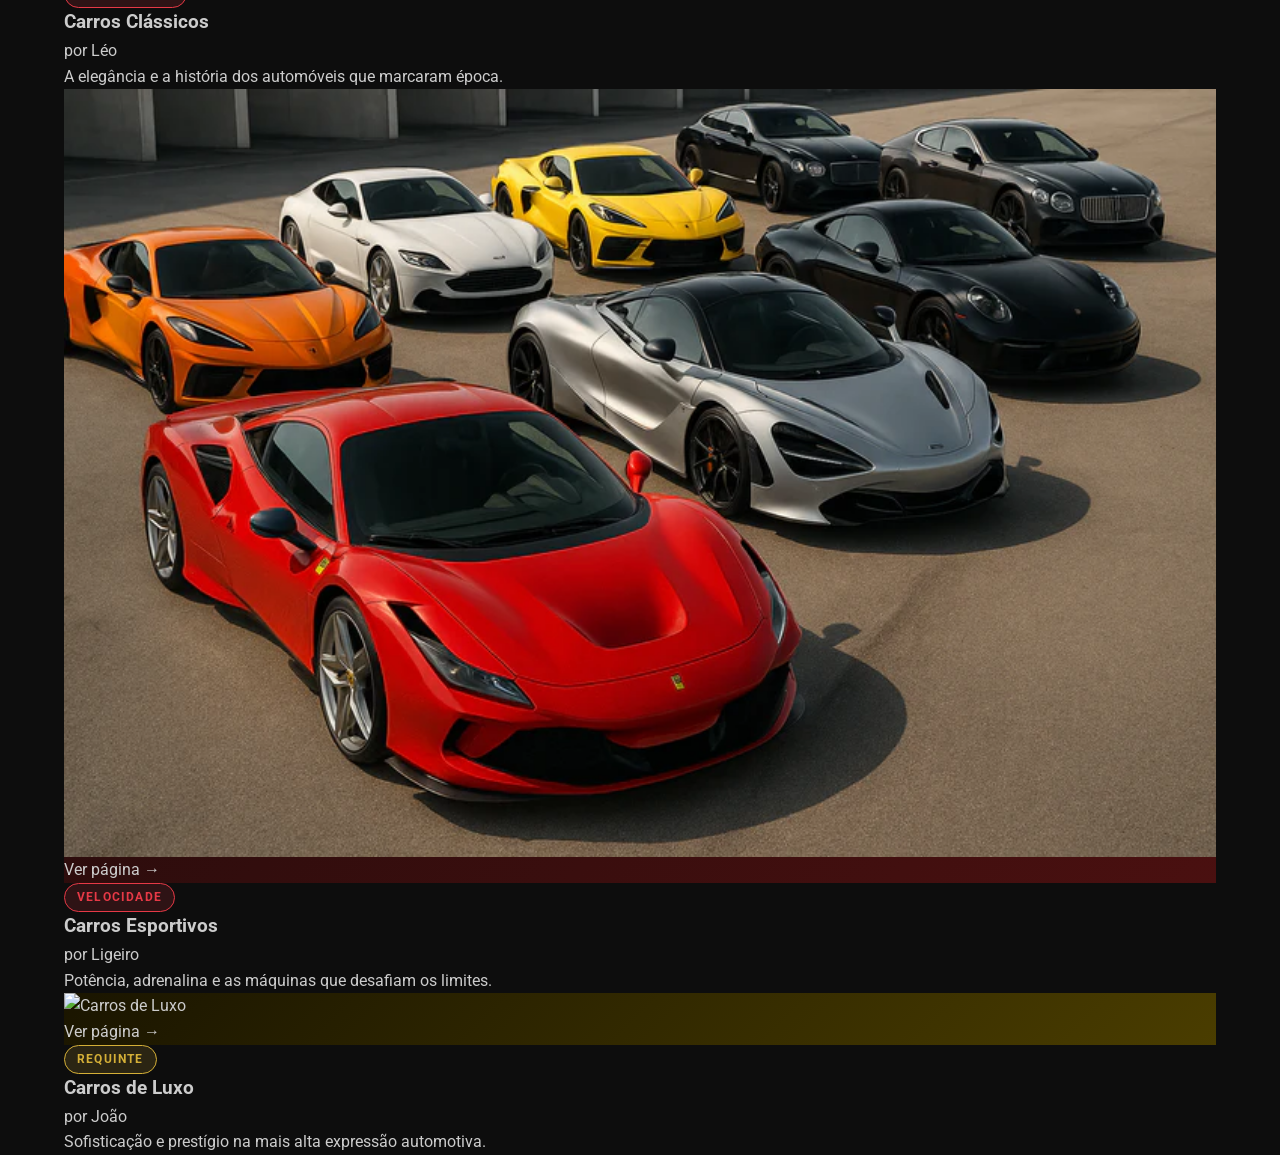
==== commit 0d9eb5ba: "falta só os codigos de voces para fazer a modelagem e ver os erros" ====
--- a/index.html
+++ b/index.html
@@ -84,7 +84,7 @@
 
                 <a href="esportivos.html" class="equipe-card equipe-card-destaque">
                     <div class="equipe-card-img" style="background: linear-gradient(135deg, #1a0a0a, #4a1010);">
-                        <img src="images/ligeiro/esportivo1.jpg" alt="Carros Esportivos">
+                        <img src="img/Carros esportivos.jpg" alt="Carros Esportivos">
                         <div class="equipe-overlay">
                             <span>Ver página →</span>
                         </div>
--- a/style.css
+++ b/style.css
@@ -173,7 +173,119 @@
 
 .btn-full { width: 100%; text-align: center; display: block; }
 
-/*    Seções leo: Navbar, Hero, Timeline (index.html) */
+
+.page-esportivos .hero-esportivo::before {
+    background: linear-gradient(rgba(0,0,0,0.7), rgba(0,0,0,0.8)), 
+                url('img/interiorsupercarro.jpg') center/cover no-repeat;
+    opacity: 0.4;
+}
+
+.page-esportivos .titulo-secao span,
+.page-esportivos .hero-titulo span,
+.page-esportivos .hero-subtitulo {
+    color: var(--vermelho);
+}
+
+.page-esportivos .btn-gold {
+    background: var(--vermelho);
+    border-color: var(--vermelho);
+    color: var(--branco);
+}
+
+.page-esportivos .btn-gold:hover {
+    background: #c62836;
+    transform: scale(1.05) translateY(-3px);
+}
+
+.page-esportivos .card {
+    border: 1px solid var(--cinza-claro);
+    transition: all 0.4s cubic-bezier(0.175, 0.885, 0.32, 1.275);
+}
+
+.page-esportivos .card:hover {
+    border-color: var(--vermelho);
+    transform: translateY(-10px);
+    box-shadow: 0 10px 30px rgba(230, 57, 70, 0.3);
+}
+
+.page-esportivos .card-img-wrap img {
+    transition: transform 0.6s ease;
+}
+
+.page-esportivos .card:hover .card-img-wrap img {
+    transform: scale(1.1);
+}
+
+.page-esportivos .tag-gold {
+    background: rgba(230, 57, 70, 0.1);
+    color: var(--vermelho);
+    border-color: var(--vermelho);
+}
+
+.page-esportivos .card-destaque {
+    animation: pulseBorda 2s infinite;
+    border-color: var(--vermelho);
+}
+
+.page-esportivos .footer {
+    border-top: 1px solid var(--cinza-medio);
+    background: #080808;
+}
+
+.page-esportivos .cards-grid {
+    display: grid;
+    grid-template-columns: repeat(3, 1fr);
+    gap: 30px;
+    margin-top: 50px;
+}
+.page-esportivos .card {
+    background: transparent; 
+    border: none;            
+    padding: 0;
+}
+
+.page-esportivos .card-img-wrap {
+    width: 100%;
+    height: 200px;
+    margin-bottom: 20px;
+    border-radius: 4px;
+    overflow: hidden;
+}
+
+.page-esportivos .card-corpo {
+    padding: 0;
+}
+
+.page-esportivos .card-topo {
+    font-size: 0.85rem;
+    color: #888;
+    margin-bottom: 4px;
+}
+
+.page-esportivos .card-meta {
+    font-size: 0.9rem;
+    color: var(--branco);
+    font-weight: 400;
+}
+
+.page-esportivos .card h3 {
+    font-size: 1.6rem;
+    color: var(--branco);
+    margin: 8px 0;
+    letter-spacing: 1px;
+}
+
+.page-esportivos .card-desc {
+    font-size: 0.9rem;
+    color: #666; 
+    line-height: 1.5;
+}
+
+@media (max-width: 768px) {
+    .page-esportivos .cards-grid {
+        grid-template-columns: 1fr; 
+    }
+}
 
 .navbar {
     position: sticky;
@@ -234,7 +346,6 @@
     overflow: hidden;
 }
 
-/* Overlay gradiente */
 .hero::before {
     content: '';
     position: absolute;
@@ -243,7 +354,6 @@
     pointer-events: none;
 }
 
-/* Variantes de cor por página */
 .hero-classico  { background: linear-gradient(135deg, #1a1a1a 0%, #2c1810 100%); }
 .hero-esportivo { background: linear-gradient(135deg, #1a0000 0%, #2c0a0a 100%); }
 .hero-luxo      { background: linear-gradient(135deg, #1a1500 0%, #2c2000 100%); }
@@ -259,7 +369,6 @@
     letter-spacing: .2em;
     text-transform: uppercase;
     color: var(--vermelho);
-    /* Animação #2 */
     animation: fadeUp .8s ease both;
     animation-delay: .1s;
 }
@@ -270,7 +379,6 @@
     line-height: 1;
     color: var(--branco);
     margin: 12px 0 20px;
-    /* Animação #1 */
     animation: fadeDown 1s ease both;
     animation-delay: .2s;
 }
@@ -336,119 +444,6 @@
 }
 .timeline-card p { font-size: .9rem; }
 
-/*  4. JOÃO — contato, formulário, footer*/
-
-.contato {
-    padding: 80px 0;
-    background: var(--preto);
-}
-
-.contato-grid {
-    display: grid;
-    grid-template-columns: 1fr 1.4fr;
-    gap: 48px;
-    align-items: start;
-}
-
-.contato-info { padding-top: 8px; }
-.contato-info p { margin: 16px 0 24px; }
-
-.contato-lista {
-    display: flex;
-    flex-direction: column;
-    gap: 12px;
-}
-.contato-lista li { font-size: .95rem; }
-
-/* Formulário */
-.form {
-    display: flex;
-    flex-direction: column;
-    gap: 16px;
-}
-
-.form-grupo {
-    display: flex;
-    flex-direction: column;
-    gap: 6px;
-}
-.form-grupo label {
-    font-size: .85rem;
-    color: var(--branco);
-    font-weight: 700;
-}
-.form-grupo input,
-.form-grupo select,
-.form-grupo textarea {
-    background: var(--cinza-medio);
-    border: 1px solid var(--cinza-claro);
-    border-radius: var(--raio);
-    padding: 12px 16px;
-    color: var(--branco);
-    font-family: var(--fonte-corpo);
-    font-size: .95rem;
-    transition: border-color var(--transicao);
-    appearance: auto;
-}
-.form-grupo input:focus,
-.form-grupo select:focus,
-.form-grupo textarea:focus {
-    outline: none;
-    border-color: var(--vermelho);
-}
-.form-grupo input::placeholder,
-.form-grupo textarea::placeholder { color: #666; }
-
-/* Checkbox */
-.form-check {
-    flex-direction: row;
-    align-items: center;
-    gap: 10px;
-}
-.form-check input { width: 16px; height: 16px; cursor: pointer; }
-.form-check label { font-weight: 400; font-size: .9rem; cursor: pointer; }
-
-
-.footer {
-    background: var(--cinza-escuro);
-    padding: 48px 0 0;
-    border-top: 1px solid var(--cinza-medio);
-}
-
-.footer-colunas {
-    display: flex;
-    gap: 48px;
-    flex-wrap: wrap;
-    justify-content: space-between;
-    margin-bottom: 40px;
-}
-.footer-colunas > div { min-width: 180px; }
-.footer-colunas .logo { font-size: 1.6rem; }
-.footer-colunas p { margin-top: 8px; font-size: .9rem; }
-.footer-colunas h4 {
-    font-family: var(--fonte-titulo);
-    font-size: 1.1rem;
-    color: var(--branco);
-    margin-bottom: 16px;
-}
-.footer-colunas ul { display: flex; flex-direction: column; gap: 10px; }
-.footer-colunas ul a {
-    font-size: .9rem;
-    transition: color var(--transicao);
-}
-.footer-colunas ul a:hover { color: var(--vermelho); }
-
-.footer-base {
-    border-top: 1px solid var(--cinza-medio);
-    text-align: center;
-    padding: 20px 0;
-    font-size: .8rem;
-    color: #666;
-}
-
-/*    5. RESPONSIVIDADE */
-
-/* Tablet grande / desktop médio */
 @media (max-width: 1024px) {
     .timeline-grid {
         grid-template-columns: repeat(2, 1fr);
@@ -458,7 +453,6 @@
     }
 }
 
-/* Tablet */
 @media (max-width: 768px) {
     .navbar {
         padding: 14px 20px;
@@ -505,7 +499,6 @@
     }
 }
 
-/* Mobile */
 @media (max-width: 480px) {
     .navbar {
         flex-direction: column;
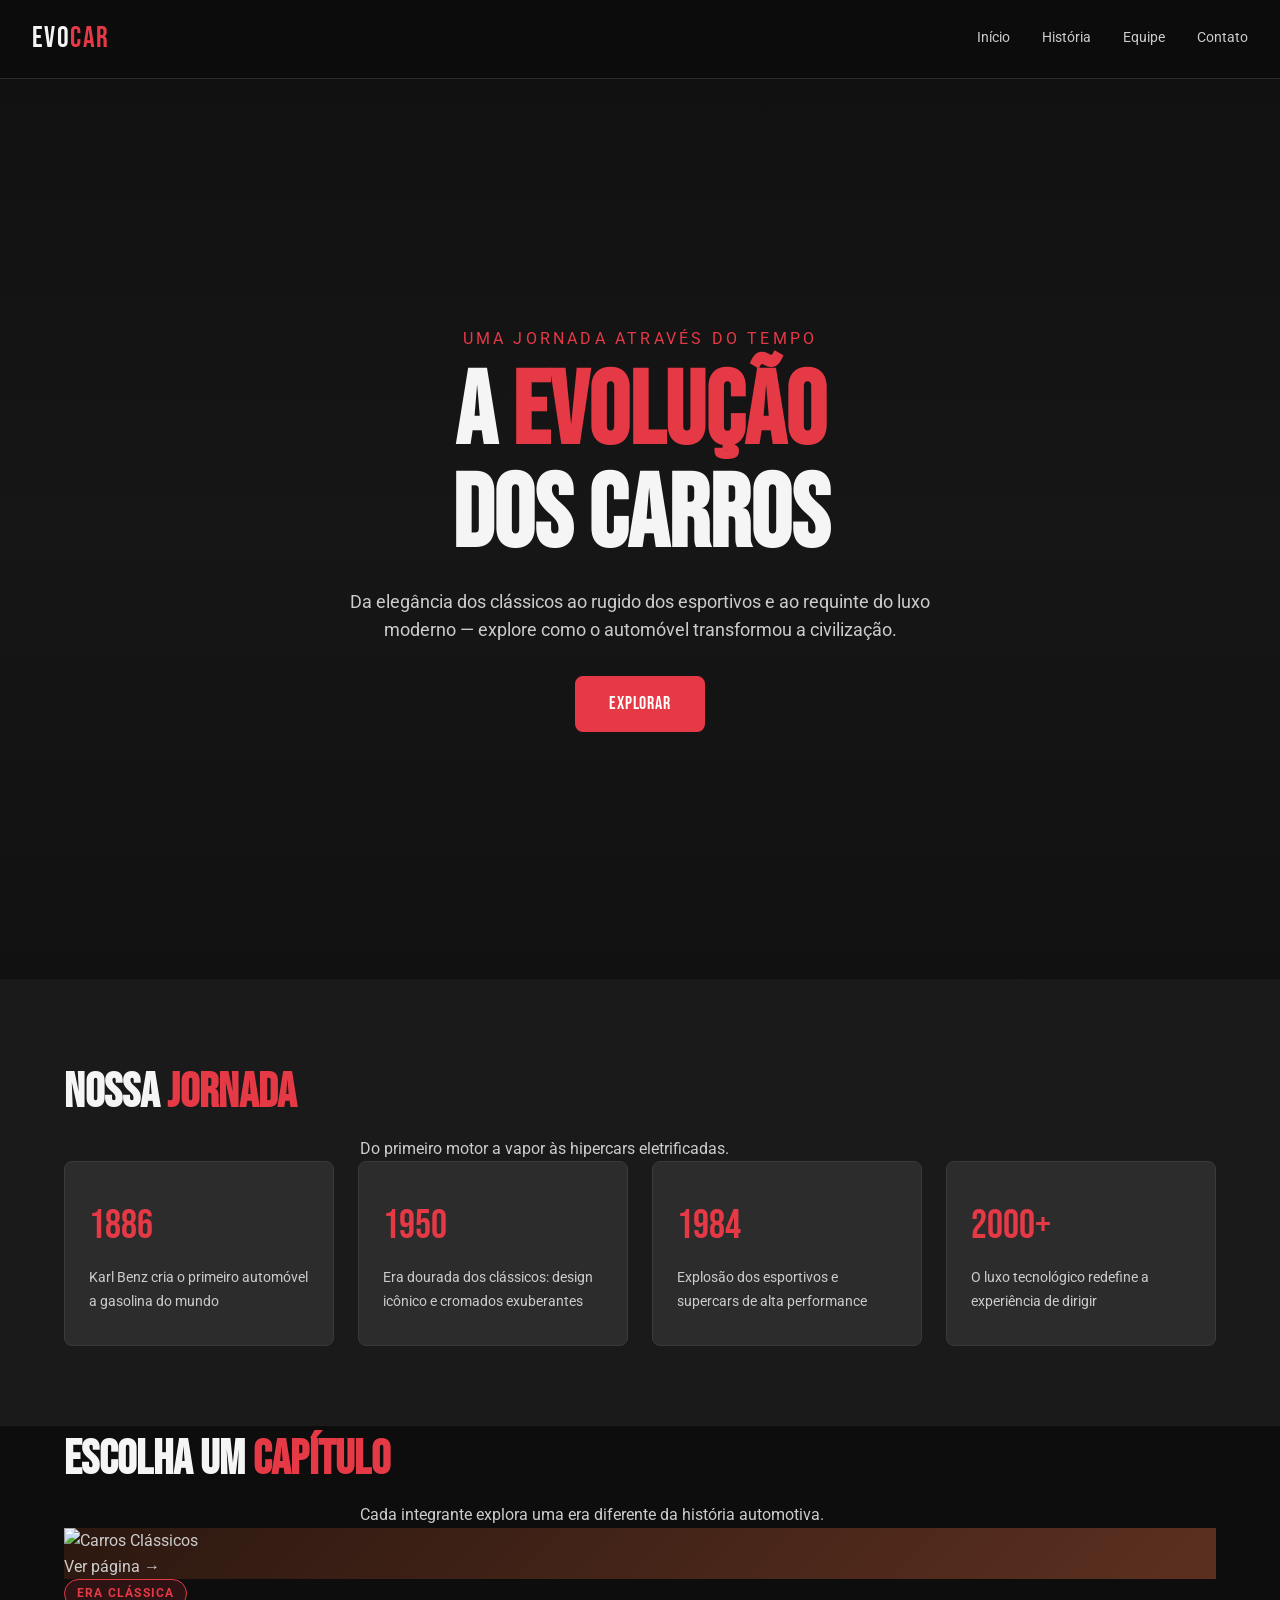
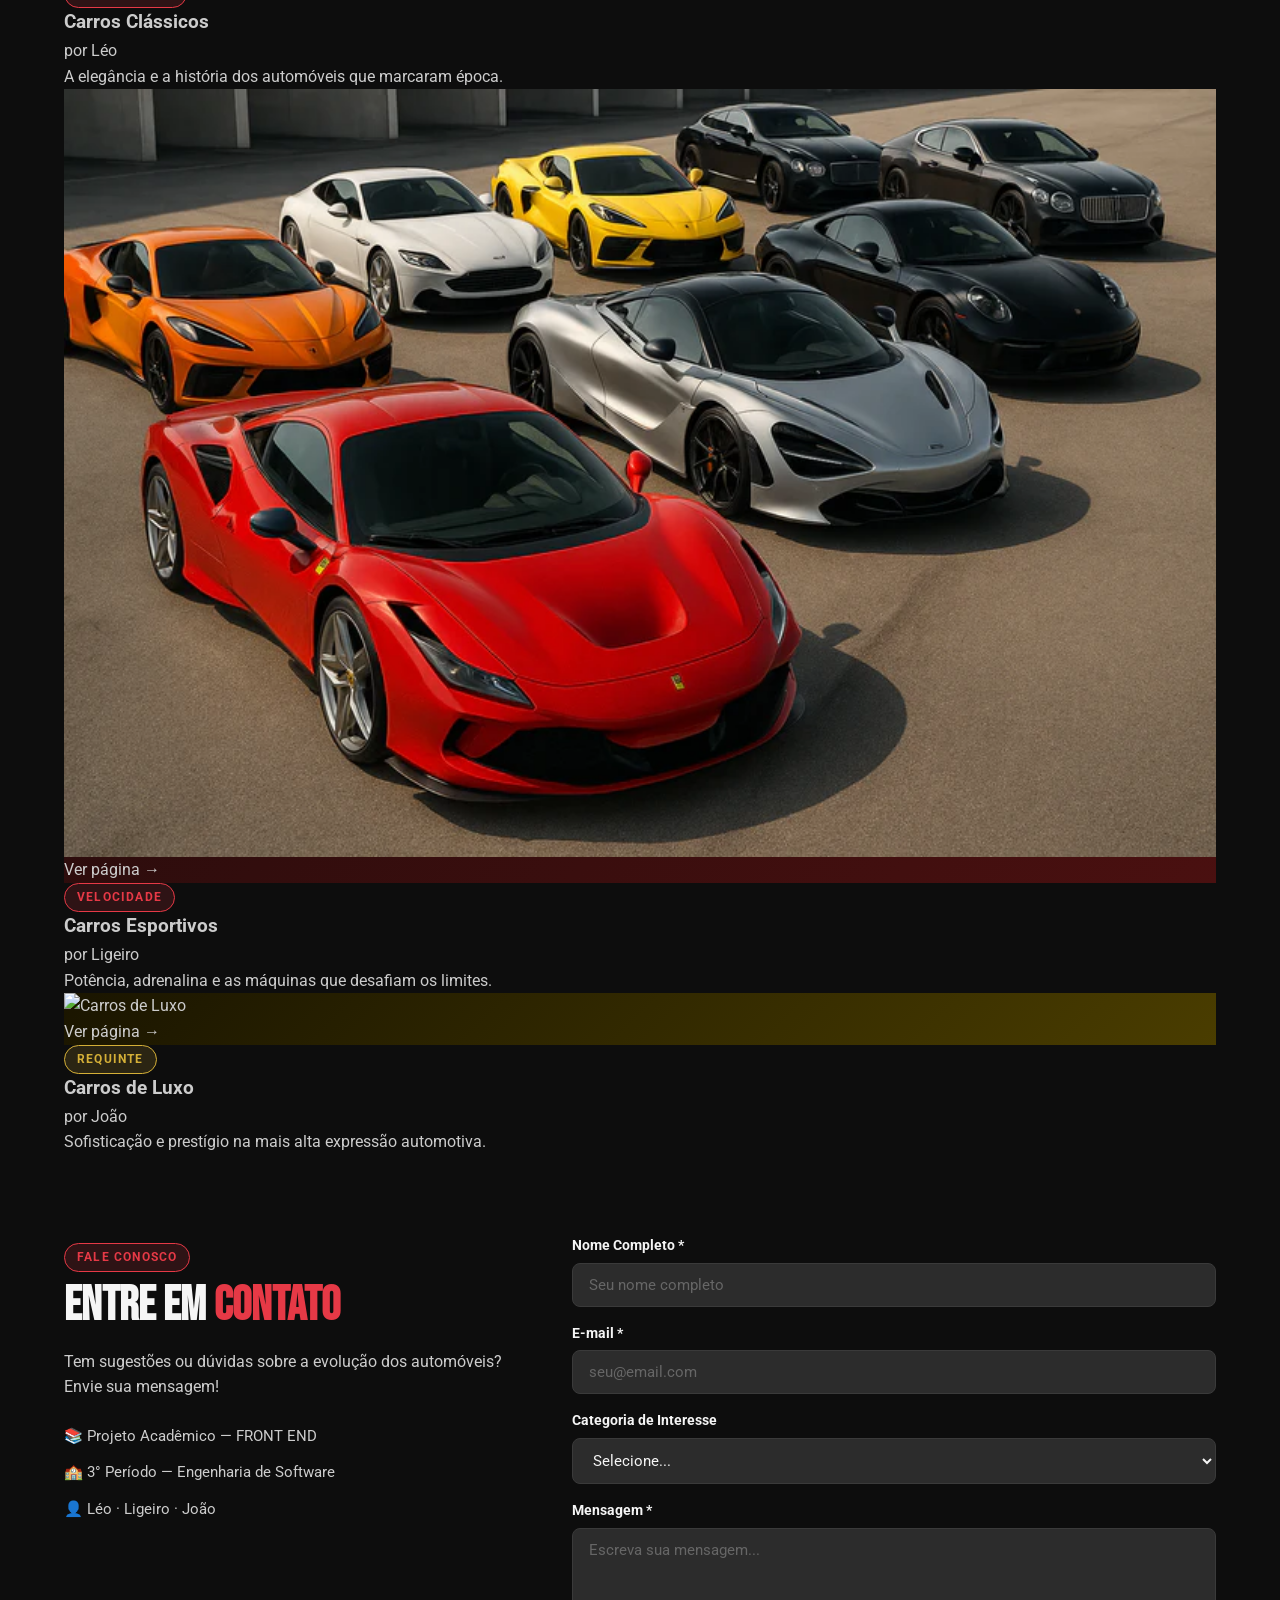
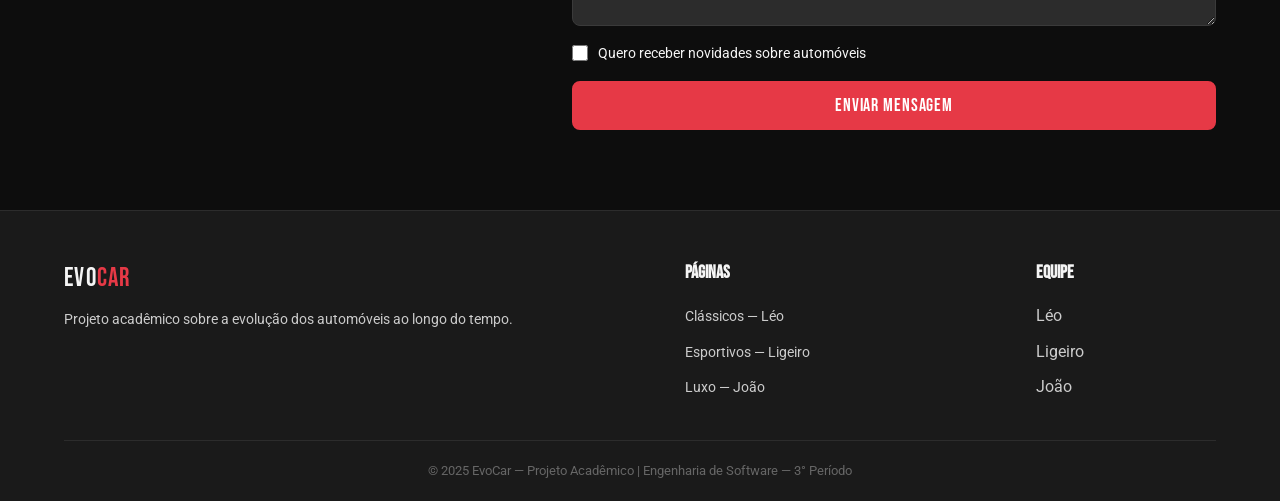
==== commit 5f1f90fd: "Merge feito com branchs e adicionado ao index minha pagina" ====
--- a/index.html
+++ b/index.html
@@ -1,14 +1,17 @@
 ﻿<!DOCTYPE html>
 <html lang="pt-br">
+
 <head>
     <meta charset="UTF-8">
     <meta name="viewport" content="width=device-width, initial-scale=1.0">
     <title>EvoCar — A Evolução dos Carros</title>
-    <link href="https://fonts.googleapis.com/css2?family=Bebas+Neue&family=Roboto:wght@300;400;700&display=swap" rel="stylesheet">
+    <link href="https://fonts.googleapis.com/css2?family=Bebas+Neue&family=Roboto:wght@300;400;700&display=swap"
+        rel="stylesheet">
     <link rel="stylesheet" href="style.css">
 </head>
+
 <body>
-   <header class="navbar">
+    <header class="navbar">
         <a href="index.html" class="logo">Evo<span>Car</span></a>
         <nav>
             <a href="#hero">Início</a>
@@ -30,7 +33,7 @@
         </div>
     </section>
 
-    
+
 
 
     <section class="timeline" id="timeline">
@@ -117,10 +120,85 @@
     </section>
       
 
-   
+
 
     <!-- Joao  fasz Formulário de Contato + Footer(rodapé) -->
-   
+    <section class="contato" id="contato">
+        <div class="container">
+            <div class="contato-grid">
+
+                <div class="contato-info">
+                    <span class="tag">Fale Conosco</span>
+                    <h2 class="titulo-secao">Entre em <span>Contato</span></h2>
+                    <p>Tem sugestões ou dúvidas sobre a evolução dos automóveis? Envie sua mensagem!</p>
+                    <ul class="contato-lista">
+                        <li>📚 Projeto Acadêmico — FRONT END</li>
+                        <li>🏫 3° Período — Engenharia de Software</li>
+                        <li>👤 Léo · Ligeiro · João</li>
+                    </ul>
+                </div>
+
+                <form class="form" action="#" method="get">
+                    <div class="form-grupo">
+                        <label for="nome">Nome Completo *</label>
+                        <input type="text" id="nome" name="nome" placeholder="Seu nome completo" required>
+                    </div>
+                    <div class="form-grupo">
+                        <label for="email">E-mail *</label>
+                        <input type="email" id="email" name="email" placeholder="seu@email.com" required>
+                    </div>
+                    <div class="form-grupo">
+                        <label for="interesse">Categoria de Interesse</label>
+                        <select id="interesse" name="interesse">
+                            <option value="">Selecione...</option>
+                            <option value="classicos">Carros Clássicos</option>
+                            <option value="esportivos">Carros Esportivos</option>
+                            <option value="luxo">Carros de Luxo</option>
+                        </select>
+                    </div>
+                    <div class="form-grupo">
+                        <label for="mensagem">Mensagem *</label>
+                        <textarea id="mensagem" name="mensagem" rows="4" placeholder="Escreva sua mensagem..."
+                            required></textarea>
+                    </div>
+                    <div class="form-grupo form-check">
+                        <input type="checkbox" id="newsletter" name="newsletter">
+                        <label for="newsletter">Quero receber novidades sobre automóveis</label>
+                    </div>
+                    <button type="submit" class="btn btn-primary btn-full">Enviar Mensagem</button>
+                </form>
+
+            </div>
+        </div>
+    </section>
+
+    <footer class="footer">
+        <div class="container">
+            <div class="footer-colunas">
+                <div>
+                    <a href="index.html" class="logo">Evo<span>Car</span></a>
+                    <p>Projeto acadêmico sobre a evolução dos automóveis ao longo do tempo.</p>
+                </div>
+                <div>
+                    <h4>Páginas</h4>
+                    <ul>
+                        <li><a href="leo.html">Clássicos — Léo</a></li>
+                        <li><a href="ligeiro.html">Esportivos — Ligeiro</a></li>
+                        <li><a href="joao.html">Luxo — João</a></li>
+                    </ul>
+                </div>
+                <div>
+                    <h4>Equipe</h4>
+                    <ul>
+                        <li>Léo</li>
+                        <li>Ligeiro</li>
+                        <li>João</li>
+                    </ul>
+                </div>
+            </div>
+            <p class="footer-base">&copy; 2025 EvoCar — Projeto Acadêmico | Engenharia de Software — 3° Período</p>
+        </div>
+    </footer>
 
 </body>
 </html>
--- a/style.css
+++ b/style.css
@@ -444,6 +444,119 @@
 }
 .timeline-card p { font-size: .9rem; }
 
+/*  4. JOÃO — contato, formulário, footer*/
+
+.contato {
+    padding: 80px 0;
+    background: var(--preto);
+}
+
+.contato-grid {
+    display: grid;
+    grid-template-columns: 1fr 1.4fr;
+    gap: 48px;
+    align-items: start;
+}
+
+.contato-info { padding-top: 8px; }
+.contato-info p { margin: 16px 0 24px; }
+
+.contato-lista {
+    display: flex;
+    flex-direction: column;
+    gap: 12px;
+}
+.contato-lista li { font-size: .95rem; }
+
+/* Formulário */
+.form {
+    display: flex;
+    flex-direction: column;
+    gap: 16px;
+}
+
+.form-grupo {
+    display: flex;
+    flex-direction: column;
+    gap: 6px;
+}
+.form-grupo label {
+    font-size: .85rem;
+    color: var(--branco);
+    font-weight: 700;
+}
+.form-grupo input,
+.form-grupo select,
+.form-grupo textarea {
+    background: var(--cinza-medio);
+    border: 1px solid var(--cinza-claro);
+    border-radius: var(--raio);
+    padding: 12px 16px;
+    color: var(--branco);
+    font-family: var(--fonte-corpo);
+    font-size: .95rem;
+    transition: border-color var(--transicao);
+    appearance: auto;
+}
+.form-grupo input:focus,
+.form-grupo select:focus,
+.form-grupo textarea:focus {
+    outline: none;
+    border-color: var(--vermelho);
+}
+.form-grupo input::placeholder,
+.form-grupo textarea::placeholder { color: #666; }
+
+/* Checkbox */
+.form-check {
+    flex-direction: row;
+    align-items: center;
+    gap: 10px;
+}
+.form-check input { width: 16px; height: 16px; cursor: pointer; }
+.form-check label { font-weight: 400; font-size: .9rem; cursor: pointer; }
+
+
+.footer {
+    background: var(--cinza-escuro);
+    padding: 48px 0 0;
+    border-top: 1px solid var(--cinza-medio);
+}
+
+.footer-colunas {
+    display: flex;
+    gap: 48px;
+    flex-wrap: wrap;
+    justify-content: space-between;
+    margin-bottom: 40px;
+}
+.footer-colunas > div { min-width: 180px; }
+.footer-colunas .logo { font-size: 1.6rem; }
+.footer-colunas p { margin-top: 8px; font-size: .9rem; }
+.footer-colunas h4 {
+    font-family: var(--fonte-titulo);
+    font-size: 1.1rem;
+    color: var(--branco);
+    margin-bottom: 16px;
+}
+.footer-colunas ul { display: flex; flex-direction: column; gap: 10px; }
+.footer-colunas ul a {
+    font-size: .9rem;
+    transition: color var(--transicao);
+}
+.footer-colunas ul a:hover { color: var(--vermelho); }
+
+.footer-base {
+    border-top: 1px solid var(--cinza-medio);
+    text-align: center;
+    padding: 20px 0;
+    font-size: .8rem;
+    color: #666;
+}
+
+/*    5. RESPONSIVIDADE */
+
+/* Tablet grande / desktop médio */
 @media (max-width: 1024px) {
     .timeline-grid {
         grid-template-columns: repeat(2, 1fr);
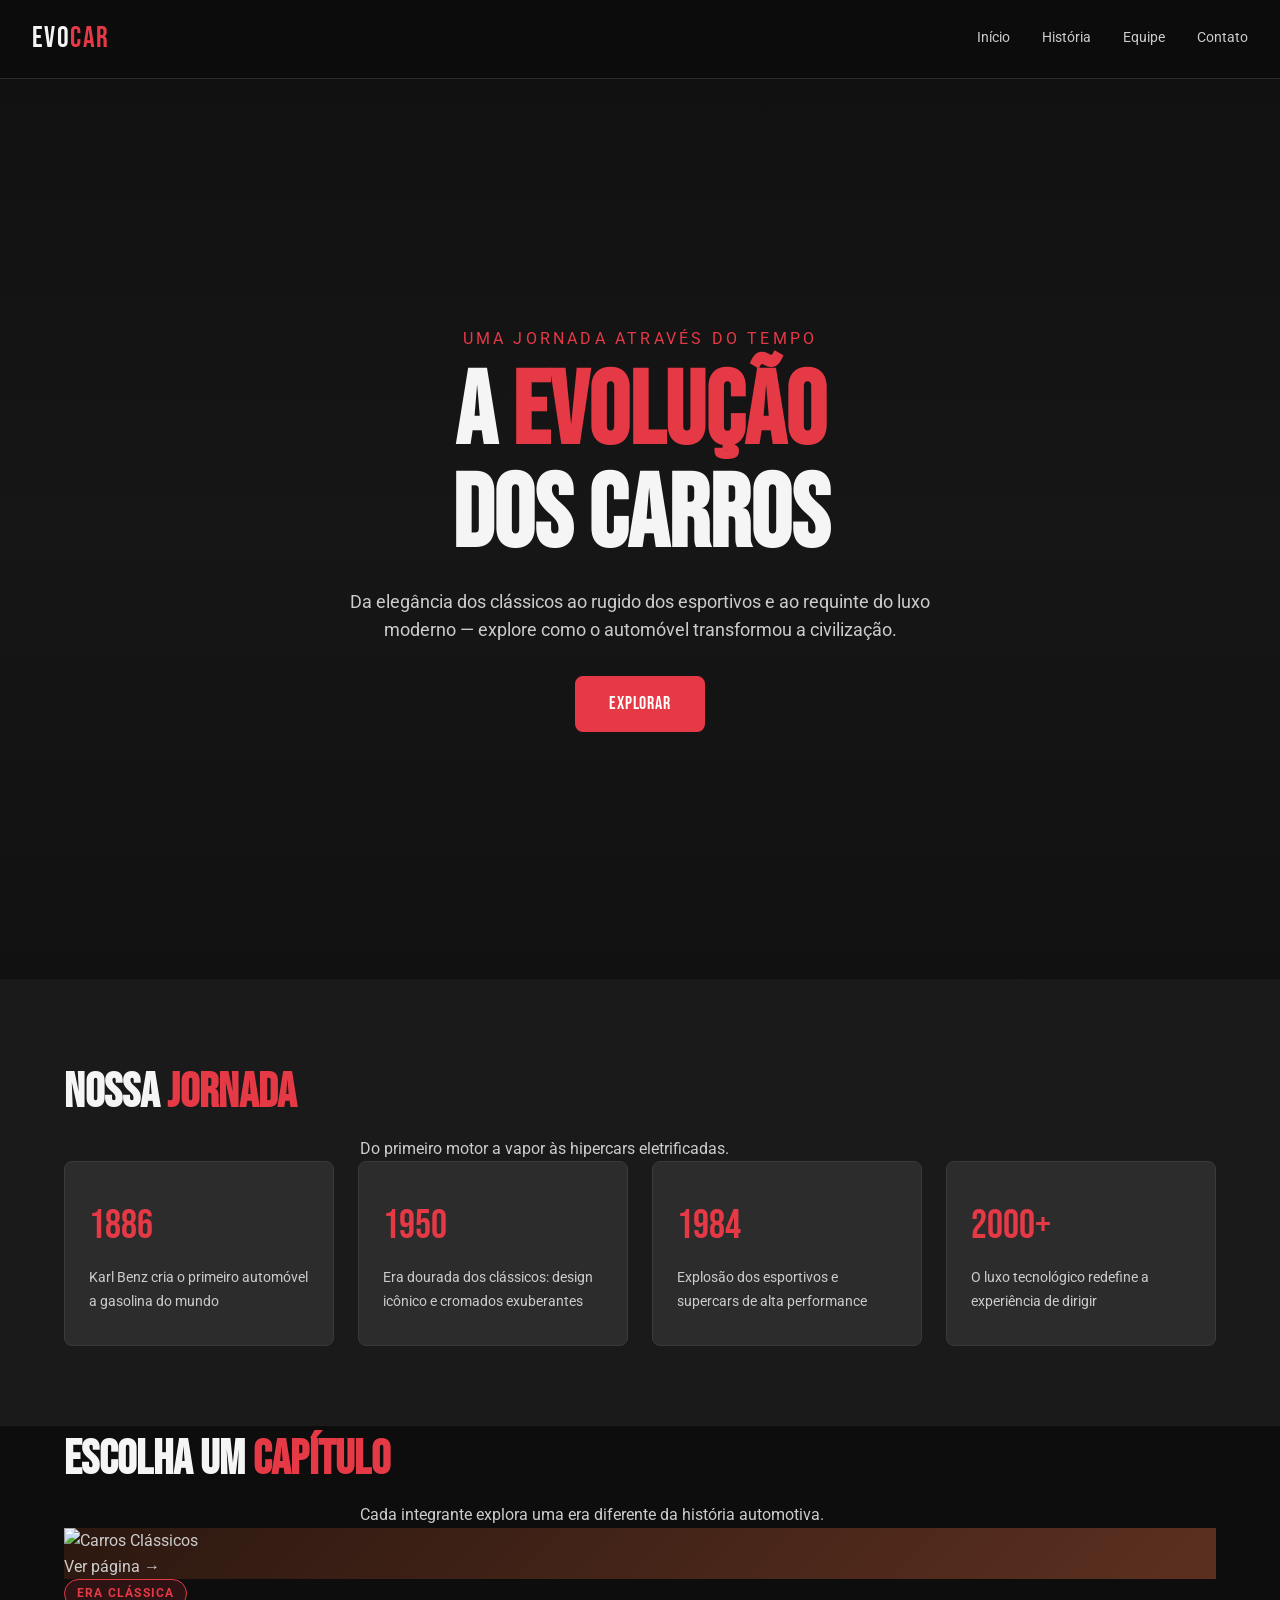
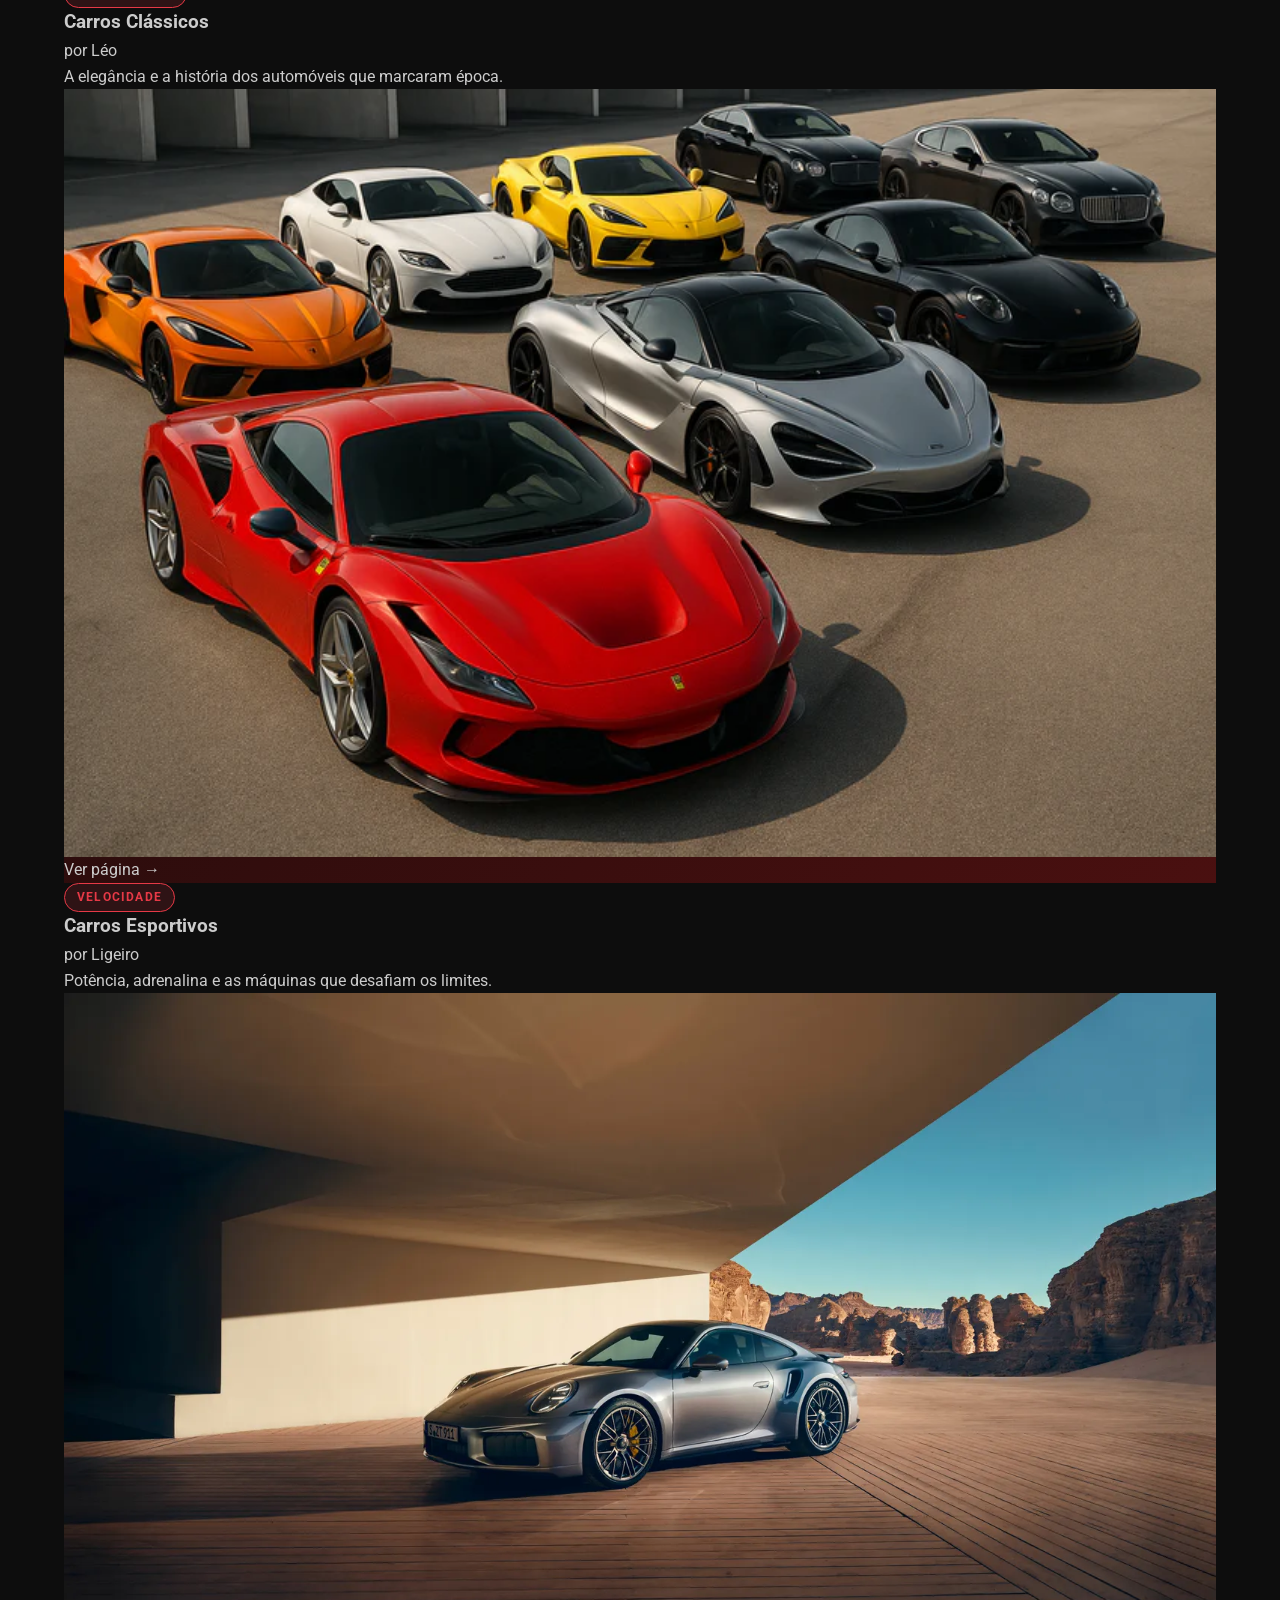
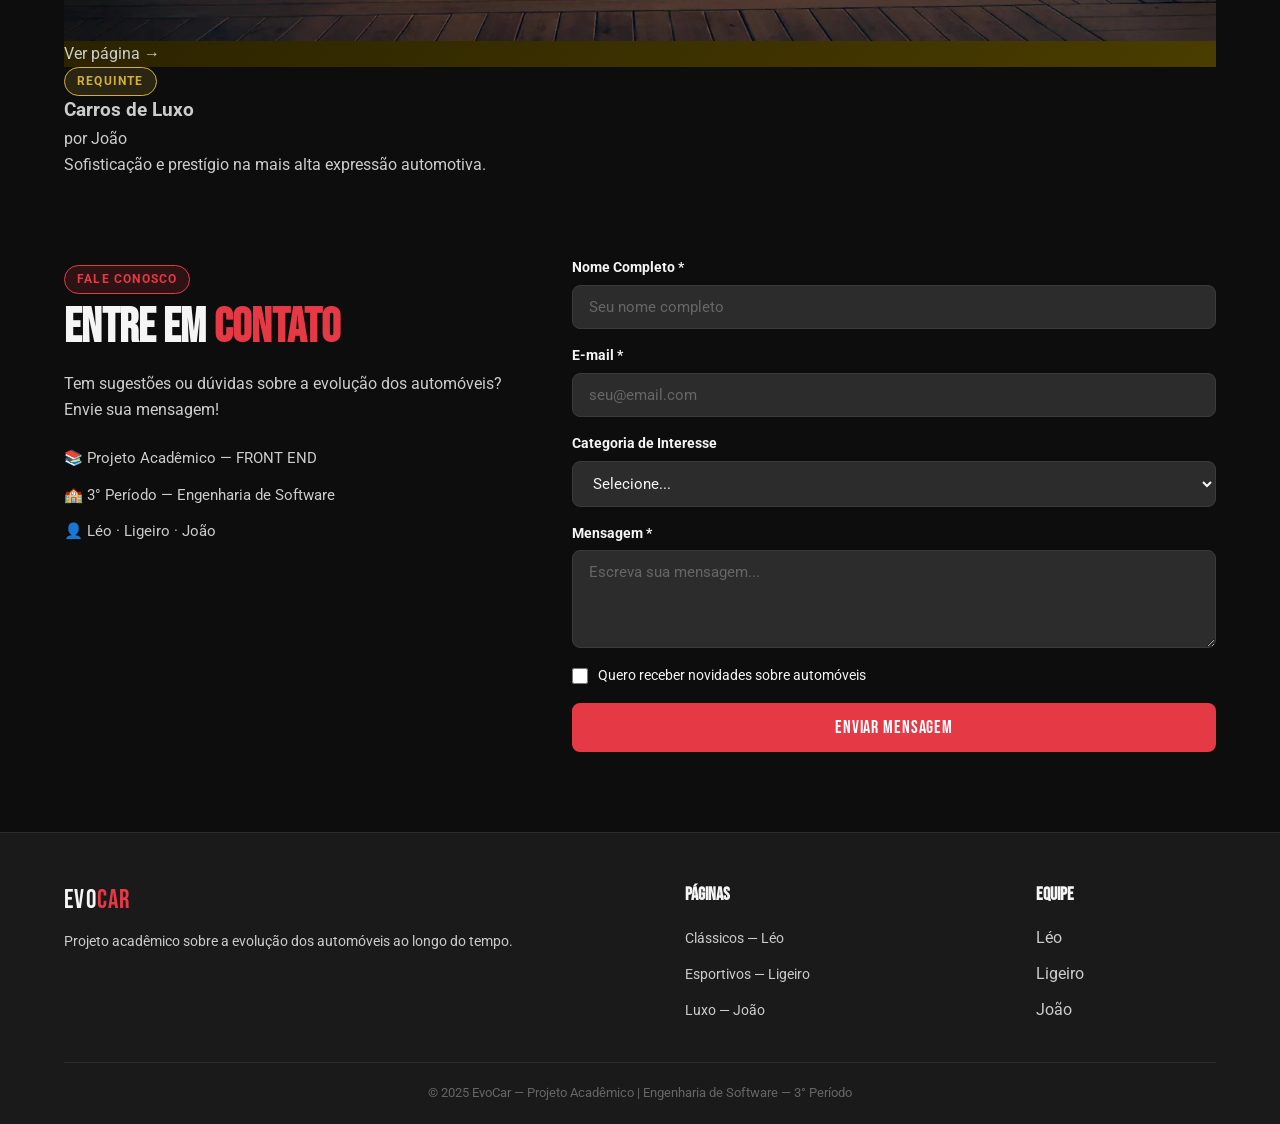
==== commit 1957c8f6: "Feito modificacoes apos merge" ====
--- a/index.html
+++ b/index.html
@@ -102,7 +102,7 @@
 
                 <a href="joao.html" class="equipe-card">
                     <div class="equipe-card-img" style="background: linear-gradient(135deg, #1a1500, #4a3d00);">
-                        <img src="images/joao/luxo1.jpg" alt="Carros de Luxo">
+                        <img src="img_luxo/img_capa_index.webp" alt="Carros de Luxo">
                         <div class="equipe-overlay">
                             <span>Ver página →</span>
                         </div>
--- a/style.css
+++ b/style.css
@@ -554,6 +554,7 @@
     color: #666;
 }
 
+
 /*    5. RESPONSIVIDADE */
 
 /* Tablet grande / desktop médio */
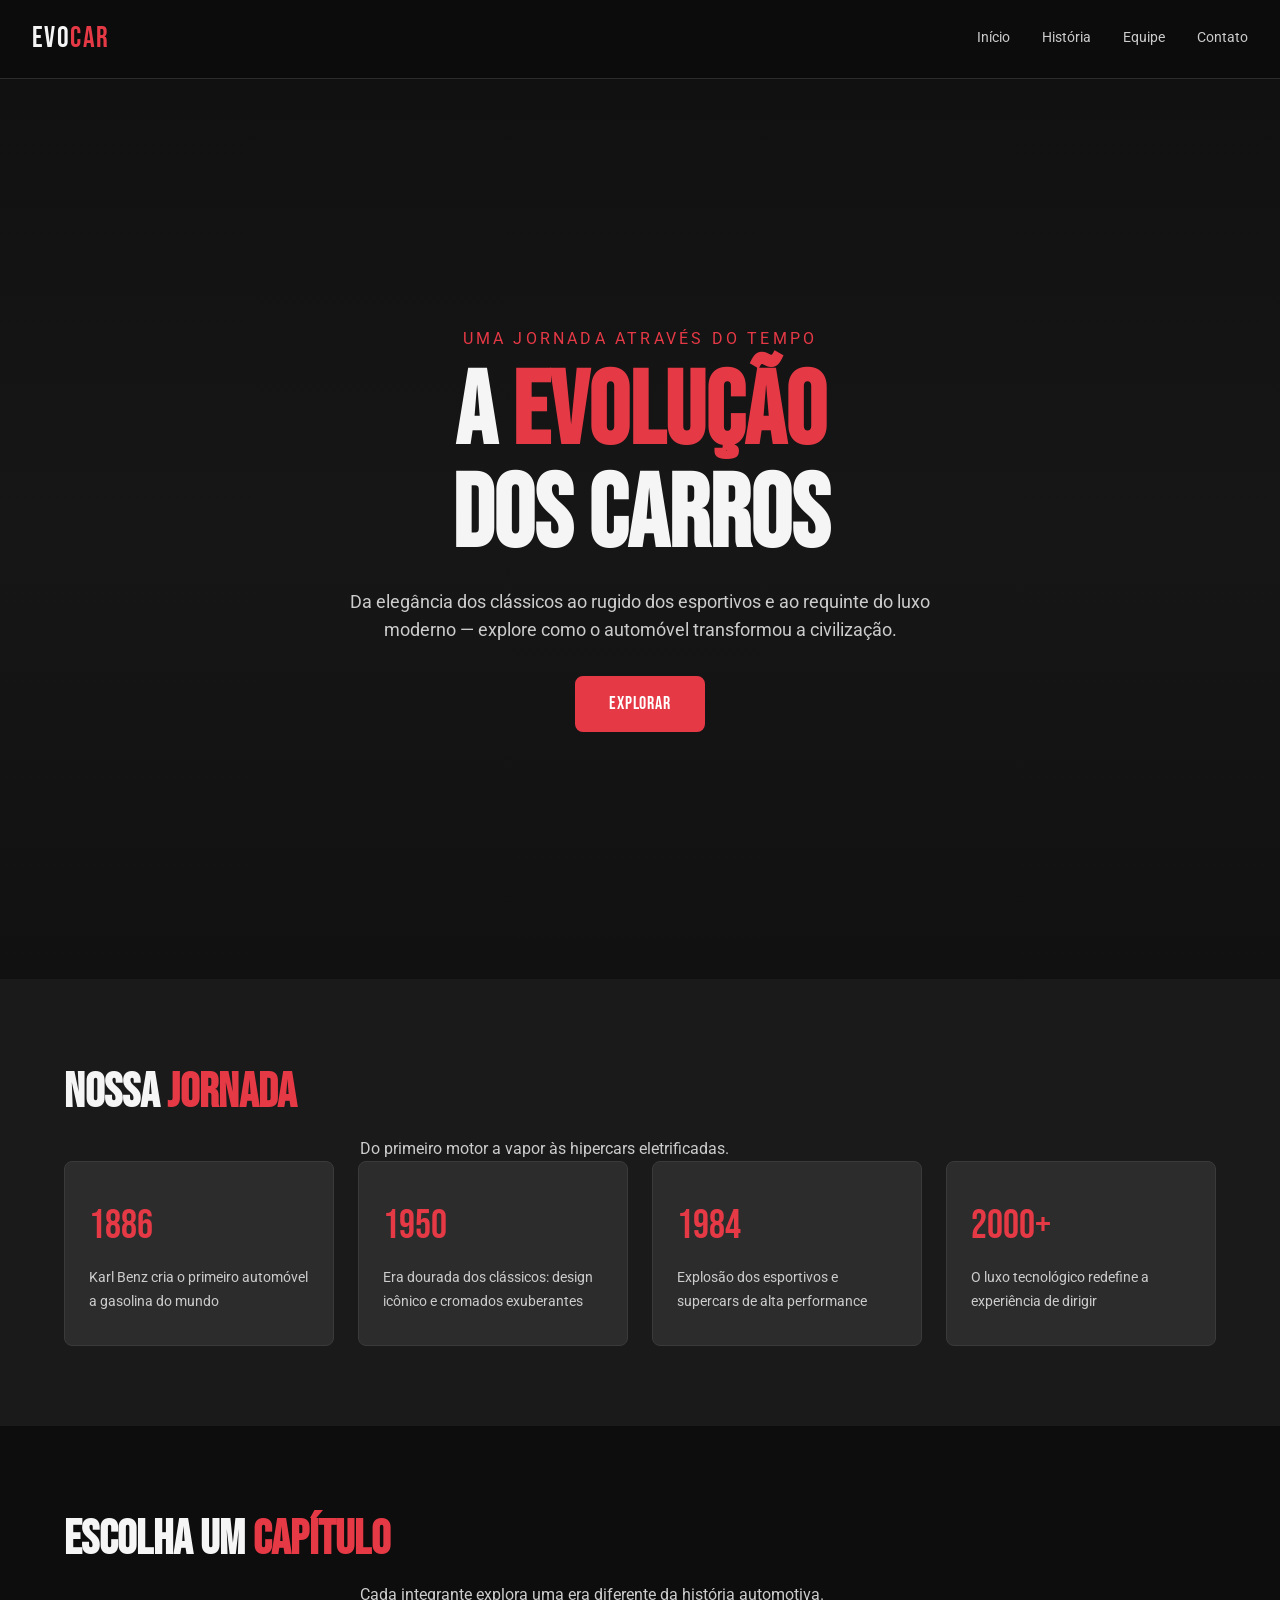
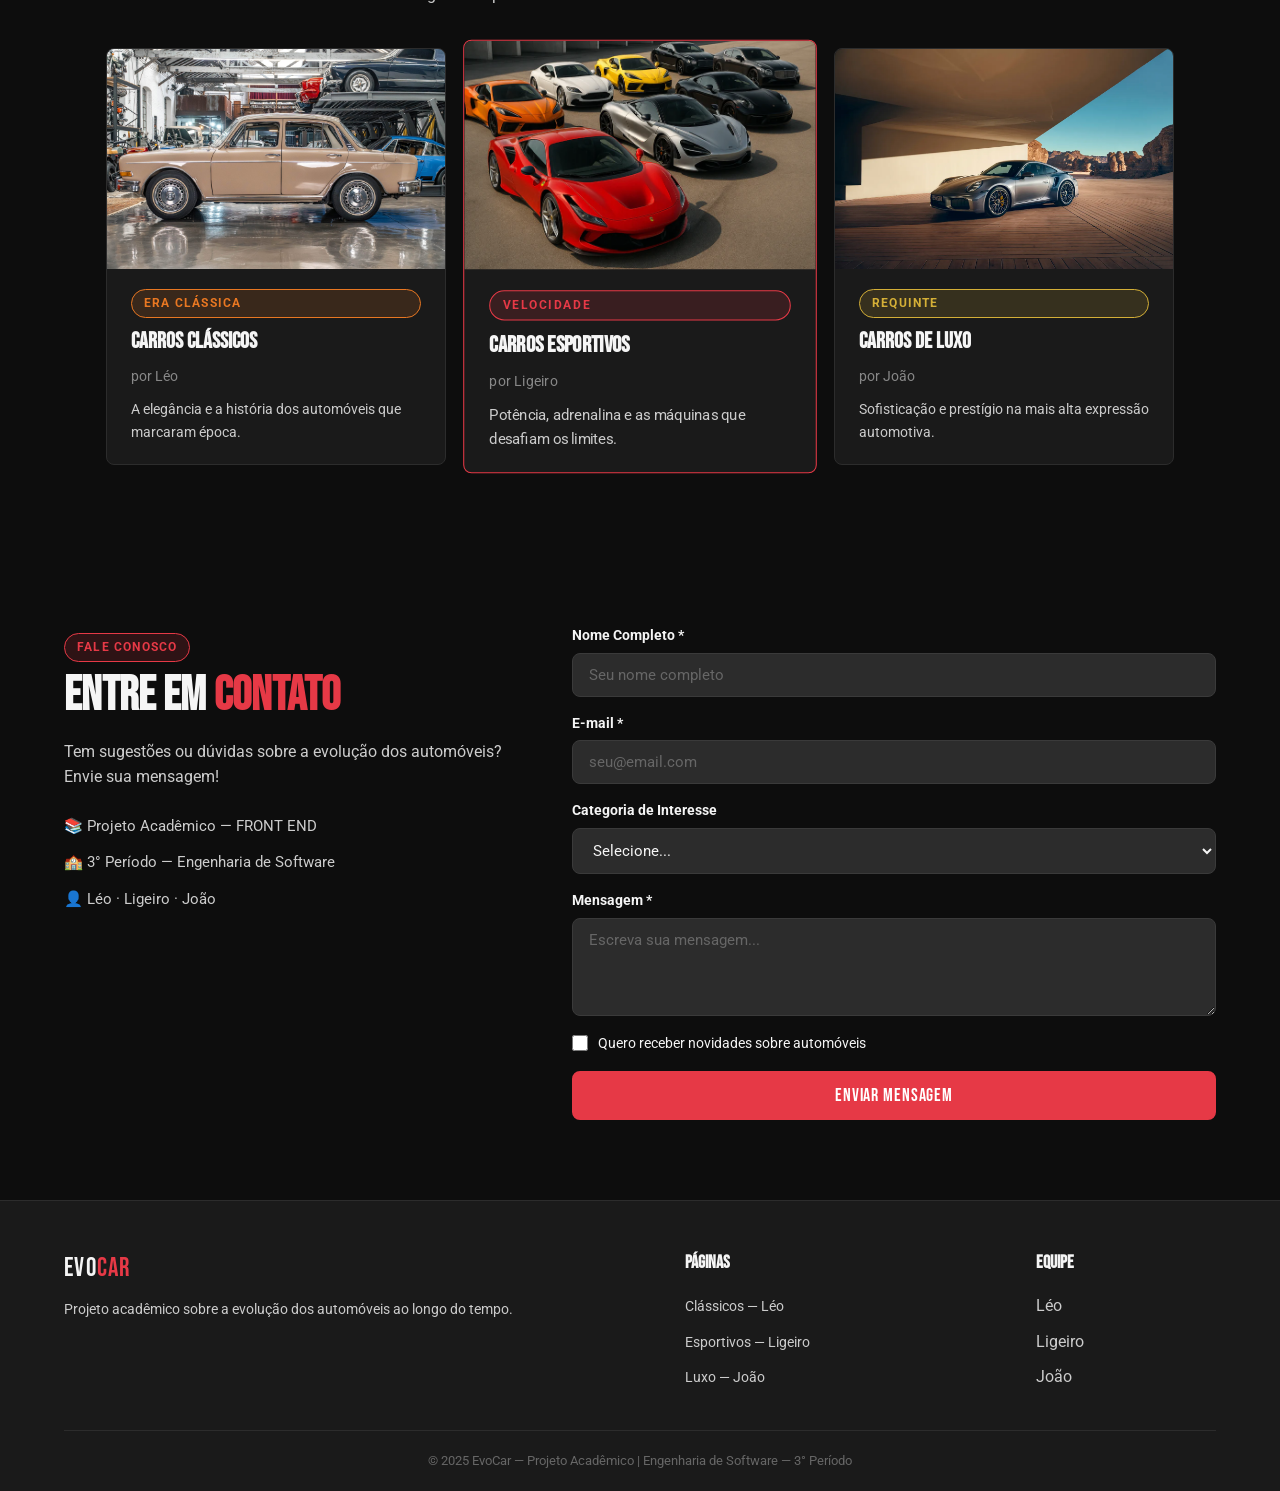
==== commit 46794245: "organizei a index, mechi no css do ligeiro que tava cagado e acho que ficou bom" ====
--- a/index.html
+++ b/index.html
@@ -70,15 +70,15 @@
 
             <div class="equipe-flex">
 
-                <a href="leo.html" class="equipe-card">
+                <a href="leo.html" class="equipe-card equipe-card-classico">
                     <div class="equipe-card-img" style="background: linear-gradient(135deg, #2c1810, #5c3020);">
-                        <img src="images/leo/classico1.jpg" alt="Carros Clássicos">
+                        <img src="img_leo/iniciodetudo.jpg" alt="Carros Clássicos">
                         <div class="equipe-overlay">
                             <span>Ver página →</span>
                         </div>
                     </div>
                     <div class="equipe-card-corpo">
-                        <span class="tag">Era Clássica</span>
+                        <span class="tag tag-laranja">Era Clássica</span>
                         <h3>Carros Clássicos</h3>
                         <p>por Léo</p>
                         <p class="desc">A elegância e a história dos automóveis que marcaram época.</p>
@@ -183,7 +183,7 @@
                     <h4>Páginas</h4>
                     <ul>
                         <li><a href="leo.html">Clássicos — Léo</a></li>
-                        <li><a href="ligeiro.html">Esportivos — Ligeiro</a></li>
+                        <li><a href="esportivos.html">Esportivos — Ligeiro</a></li>
                         <li><a href="joao.html">Luxo — João</a></li>
                     </ul>
                 </div>
--- a/style.css
+++ b/style.css
@@ -135,6 +135,11 @@
     color: var(--dourado);
     border-color: var(--dourado);
 }
+.tag-laranja {
+    background: rgba(232,119,34,.15);
+    color: #e87722;
+    border-color: #e87722;
+}
 
 
 .btn {
@@ -444,6 +449,97 @@
 }
 .timeline-card p { font-size: .9rem; }
 
+/* 3. EQUIPE / CARDS DE NAVEGAÇÃO (index) */
+
+.equipe {
+    padding: 80px 0;
+    background: var(--preto);
+}
+
+.equipe-flex {
+    display: flex;
+    gap: 24px;
+    justify-content: center;
+    flex-wrap: wrap;
+    margin-top: 40px;
+}
+
+.equipe-card {
+    flex: 1 1 280px;
+    max-width: 340px;
+    background: var(--cinza-escuro);
+    border-radius: var(--raio);
+    overflow: hidden;
+    border: 1px solid var(--cinza-medio);
+    transition: transform var(--transicao), border-color var(--transicao), box-shadow var(--transicao);
+    display: flex;
+    flex-direction: column;
+}
+.equipe-card:hover {
+    transform: translateY(-8px);
+    border-color: var(--vermelho);
+    box-shadow: var(--sombra);
+}
+.equipe-card-classico:hover {
+    border-color: #e87722;
+}
+.equipe-card-classico .equipe-overlay {
+    background: rgba(232,119,34,.25);
+}
+.equipe-card-destaque {
+    transform: scale(1.04);
+    border-color: var(--vermelho);
+}
+.equipe-card-destaque:hover { transform: scale(1.04) translateY(-8px); }
+
+.equipe-card-img {
+    position: relative;
+    height: 220px;
+    overflow: hidden;
+}
+.equipe-card-img img {
+    width: 100%;
+    height: 100%;
+    object-fit: cover;
+    display: block;
+    transition: transform var(--transicao);
+}
+.equipe-card:hover .equipe-card-img img { transform: scale(1.08); }
+
+.equipe-overlay {
+    position: absolute;
+    inset: 0;
+    background: rgba(0,0,0,.45);
+    display: flex;
+    align-items: flex-end;
+    justify-content: flex-end;
+    padding: 16px;
+    opacity: 0;
+    transition: opacity var(--transicao);
+}
+.equipe-overlay span {
+    color: var(--branco);
+    font-size: .9rem;
+    font-weight: 700;
+    letter-spacing: .05em;
+}
+.equipe-card:hover .equipe-overlay { opacity: 1; }
+
+.equipe-card-corpo {
+    padding: 20px 24px;
+    display: flex;
+    flex-direction: column;
+    gap: 6px;
+    flex: 1;
+}
+.equipe-card-corpo h3 {
+    font-family: var(--fonte-titulo);
+    font-size: 1.4rem;
+    color: var(--branco);
+}
+.equipe-card-corpo > p { font-size: .85rem; color: #888; }
+.equipe-card-corpo .desc { font-size: .9rem; color: var(--texto); margin-top: 4px; }
+
 /*  4. JOÃO — contato, formulário, footer*/
 
 .contato {
